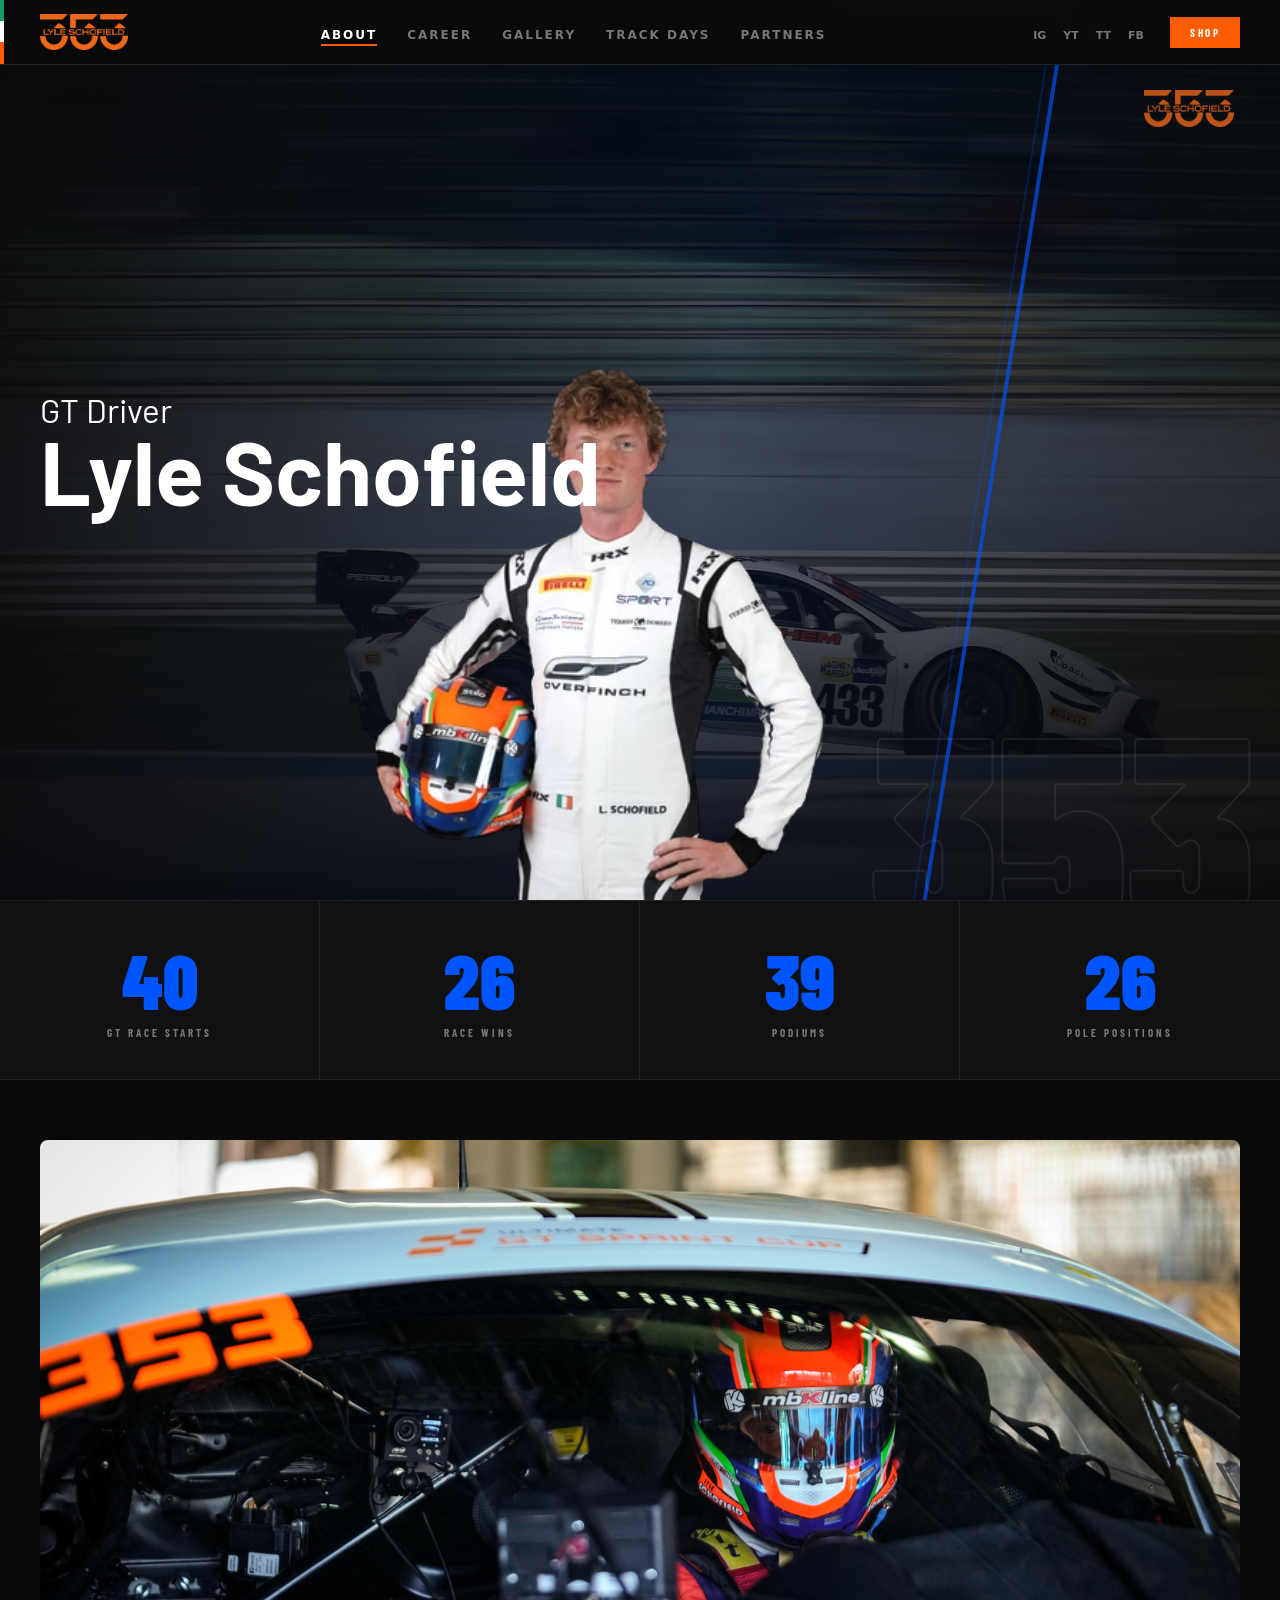
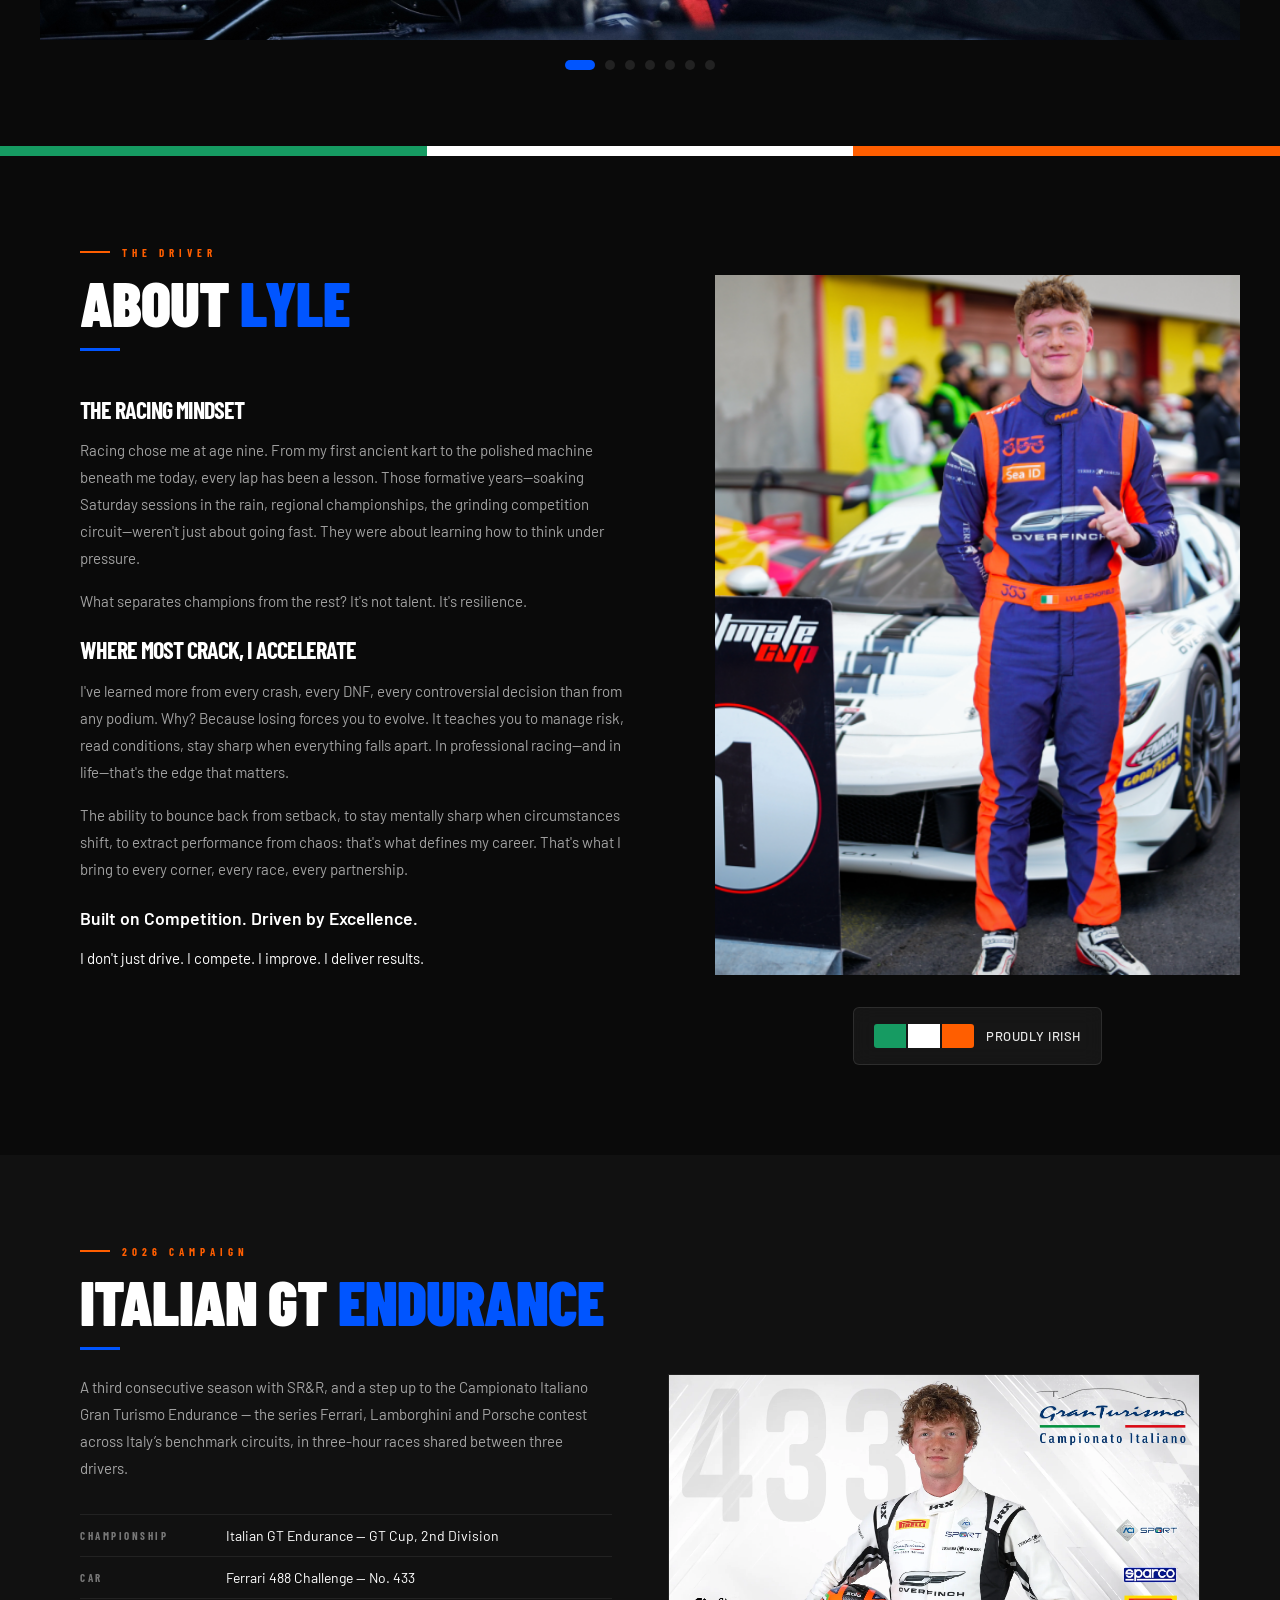
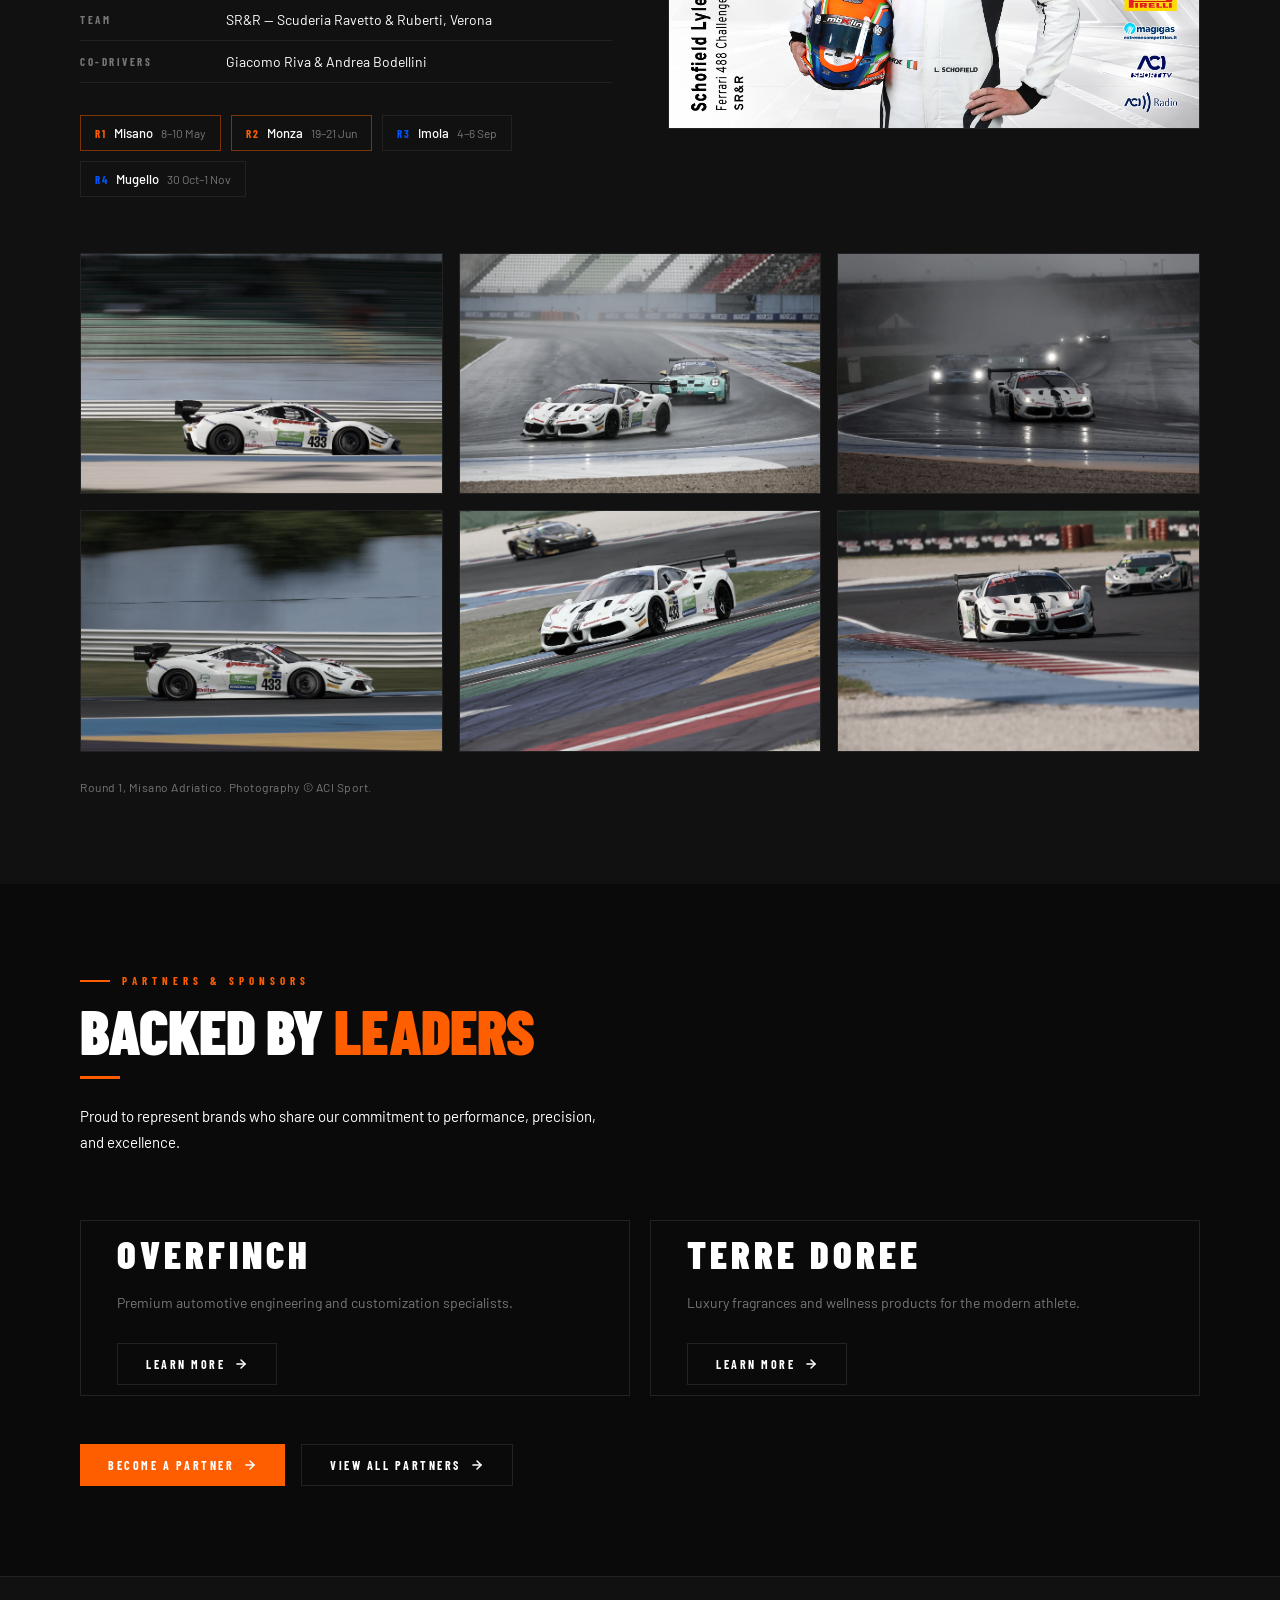
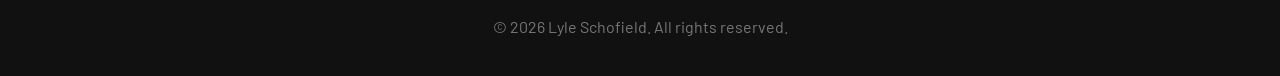
==== index.html @ 147cb344 "Serve pages from repo root so the site lives at / HTML lived in HTML/ while CSS/ and Assets/ were si" ====
<!DOCTYPE html>
<html lang="en">
<head>
<meta charset="UTF-8"/>
<meta name="viewport" content="width=device-width,initial-scale=1"/>
<title>Lyle Schofield | Racing Driver | #353</title>
<link href="https://fonts.googleapis.com/css2?family=Barlow+Condensed:wght@400;700;800;900&family=Barlow:wght@400;500&display=swap" rel="stylesheet"/>
<link rel="stylesheet" href="CSS/main.css"/>
<link rel="stylesheet" href="CSS/homepage.css"/>
</head>
<body>

<!-- Reusable SVG symbols -->
<svg style="display:none">
  <symbol id="arr" viewBox="0 0 24 24">
    <path d="M5 12h14M12 5l7 7-7 7" stroke="currentColor" stroke-width="2.5" fill="none"/>
  </symbol>
</svg>

    <!-- Navigation -->
<nav id="site-nav"></nav>


<!-- ====== HERO ====== -->
<section class="hero">
  <!-- img/hero.jpg = pit lane shot, Lyle getting into the Ferrari GT -->
  <img class="hero-img" src="Assets/images/italian-gt/misano-panning.webp" alt=""/>
  <div class="hero-bg"></div>

  <div class="s1"></div>
  <div class="s2"></div>

  <!-- Irish tricolor strip at bottom -->
  <div class="ire"><div class="ire-g"></div><div class="ire-w"></div><div class="ire-o"></div></div>

  <!-- Ghost racing number -->
  <div class="g353">353</div>

  <!-- 353 logo mark top right -->
  <div class="hero-logo-mark">
    <img src="Assets/logo/353-sans-fond.png" alt="353"/>
  </div>

  <!-- Me -->
  <div class="hero-photo">
    <img src="Assets/images/hero/lyle-2026.webp" alt="Lyle Schofield in 2026 SR&amp;R race suit holding his helmet">
  </div>

  <div class="hero-cnt">
    <div class="hero-eye">GT Driver</div>

    <h1>
      <span class="h1a">Lyle</span>
      <span class="h1b">Schofield</span>
    </h1>
  </div>
</section>


<!-- ====== STATS BAR ====== -->
<div class="stats">
  <div class="si">
    <div class="st"><div class="sn">40</div><div class="sl">GT Race Starts</div></div>
    <div class="st"><div class="sn">26</div><div class="sl">Race Wins</div></div>
    <div class="st"><div class="sn">39</div><div class="sl">Podiums</div></div>
    <div class="st"><div class="sn">26</div><div class="sl">Pole Positions</div></div>
  </div>
</div>

<!-- ====== SLIDESHOW ====== -->
<section class="slideshow-sec">
  <div class="slideshow-container">
    <div class="slides-wrapper">
      <div class="slide">
        <img src="Assets/images/hero/driver-cockpit-front.webp" alt="Driver moment 1">
      </div>
      <div class="slide">
        <img src="Assets/images/hero/driver-entering-cockpit-car.webp" alt="Driver moment 2">
      </div>
      <div class="slide">
        <img src="Assets/images/hero/driver-face.webp" alt="Driver moment 3">
      </div>
      <div class="slide">
        <img src="Assets/images/hero/driver-helmet-outside.webp" alt="Driver moment 4">
      </div>
      <div class="slide">
        <img src="Assets/images/hero/driver-outside-car-side.webp" alt="Driver moment 5">
      </div>
      <div class="slide">
        <img src="Assets/images/hero/driver-podium-champain-face.webp" alt="Driver moment 6">
      </div>
      <div class="slide">
        <img src="Assets/images/hero/driver-podium-trophy-face.webp" alt="Driver moment 7">
      </div>
    </div>
    
<!-- Navigation dots -->
    <div class="slideshow-dots"></div>
  </div>
</section>

<!-- Irish flag strip -->
    <div class="flag-container">
      <span class="flag-item">
        <span class="flag-stripe" style="background: var(--green)"></span>
        <span class="flag-stripe" style="background: #fff"></span>
        <span class="flag-stripe" style="background: var(--orange)"></span>
      </span>
    </div>

<!-- ====== ABOUT ====== -->

<section class="sec" id="about">
  <div class="w">
    <div>
      <div class="ey">The Driver</div>
      <h2>About <span class="bl">Lyle</span></h2>
      <div class="rule"></div>
    </div>
   <div class="about-content">
  <div class="about-text">
    
    <h2 class="about-heading">The Racing Mindset</h2>
    <p class="about-paragraph">
      Racing chose me at age nine. From my first ancient kart to the polished machine beneath me today, every lap has been a lesson. Those formative years—soaking Saturday sessions in the rain, regional championships, the grinding competition circuit—weren't just about going fast. They were about learning how to think under pressure.
    </p>

    <p class="about-paragraph">
      What separates champions from the rest? It's not talent. It's resilience.
    </p>

    <h2 class="about-heading">Where Most Crack, I Accelerate</h2>
    <p class="about-paragraph">
      I've learned more from every crash, every DNF, every controversial decision than from any podium. Why? Because losing forces you to evolve. It teaches you to manage risk, read conditions, stay sharp when everything falls apart. In professional racing—and in life—that's the edge that matters.
    </p>

    <p class="about-paragraph">
      The ability to bounce back from setback, to stay mentally sharp when circumstances shift, to extract performance from chaos: that's what defines my career. That's what I bring to every corner, every race, every partnership.
    </p>

    <p class="about-tagline">Built on Competition. Driven by Excellence.</p>

    <p class="about-cta">
      I don't just drive. I compete. I improve. I deliver results.
    </p>


  </div>

  <div class="about-image-wrapper">
    <div class="img-swap">
      <img class="is-base"  src="Assets/images/hero/driver-win-face.webp" alt="Lyle Schofield celebrating a win"/>
      <img class="is-hover" src="Assets/images/hero/driver-entering-cockpit-car.webp" alt="" aria-hidden="true"/>
    </div>

    <div class="irish-badge">
      <span class="irish-flag">
        <span style="background: var(--green)"></span>
        <span style="background: #fff"></span>
        <span style="background: var(--orange)"></span>
      </span>
      <span class="irish-text">Proudly Irish</span>
    </div>
  </div>
</div>
  </div>
</section>

<!-- ===================== 2026 ITALIAN GT ENDURANCE ===================== -->
<section id="italian-gt" class="sec bg-surf">
  <div class="w">

    <div class="ey">2026 Campaign</div>
    <h2>Italian GT <span class="bl">Endurance</span></h2>
    <div class="rule"></div>

    <div class="igt-lead">
      <div class="igt-copy">
        <p class="igt-intro">
          A third consecutive season with SR&amp;R, and a step up to the Campionato Italiano Gran
          Turismo Endurance &mdash; the series Ferrari, Lamborghini and Porsche contest across
          Italy&rsquo;s benchmark circuits, in three-hour races shared between three drivers.
        </p>

        <dl class="igt-facts">
          <div><dt>Championship</dt><dd>Italian GT Endurance &mdash; GT Cup, 2nd Division</dd></div>
          <div><dt>Car</dt><dd>Ferrari 488 Challenge &mdash; No. 433</dd></div>
          <div><dt>Team</dt><dd>SR&amp;R &mdash; Scuderia Ravetto &amp; Ruberti, Verona</dd></div>
          <div><dt>Co-drivers</dt><dd>Giacomo Riva &amp; Andrea Bodellini</dd></div>
        </dl>

        <ol class="igt-rounds">
          <li class="run"><span class="rn">R1</span><span class="rc">Misano</span><em>8&ndash;10 May</em></li>
          <li class="run"><span class="rn">R2</span><span class="rc">Monza</span><em>19&ndash;21 Jun</em></li>
          <li><span class="rn">R3</span><span class="rc">Imola</span><em>4&ndash;6 Sep</em></li>
          <li><span class="rn">R4</span><span class="rc">Mugello</span><em>30 Oct&ndash;1 Nov</em></li>
        </ol>
      </div>

      <figure class="igt-card">
        <img src="Assets/images/italian-gt/driver-card-433.webp"
             alt="Official 2026 Italian GT driver card for Lyle Schofield, car 433, Ferrari 488 Challenge, SR&amp;R"
             loading="lazy" width="2048" height="1365"/>
      </figure>
    </div>

    <div class="igt-grid">
      <figure class="igt-shot">
        <img src="Assets/images/italian-gt/misano-panning.webp" alt="The No. 433 Ferrari 488 Challenge at speed at Misano" loading="lazy" width="1600" height="1066"/>
        <figcaption>Misano <span>&mdash; No. 433 at speed</span></figcaption>
      </figure>
      <figure class="igt-shot">
        <img src="Assets/images/italian-gt/misano-wet-lead.webp" alt="No. 433 leading a Porsche through a wet corner at Misano" loading="lazy" width="1600" height="1066"/>
        <figcaption>Misano <span>&mdash; leading in the wet</span></figcaption>
      </figure>
      <figure class="igt-shot">
        <img src="Assets/images/italian-gt/misano-spray-lights.webp" alt="No. 433 running with headlights on through heavy spray at Misano" loading="lazy" width="1600" height="1066"/>
        <figcaption>Misano <span>&mdash; headlights in the spray</span></figcaption>
      </figure>
      <figure class="igt-shot">
        <img src="Assets/images/italian-gt/misano-side.webp" alt="Side-on view of the No. 433 Ferrari 488 Challenge at Misano" loading="lazy" width="1600" height="1066"/>
        <figcaption>Misano <span>&mdash; the 488 Challenge</span></figcaption>
      </figure>
      <figure class="igt-shot">
        <img src="Assets/images/italian-gt/misano-kerbs.webp" alt="No. 433 riding the kerbs at Misano" loading="lazy" width="1600" height="1066"/>
        <figcaption>Misano <span>&mdash; on the kerbs</span></figcaption>
      </figure>
      <figure class="igt-shot">
        <img src="Assets/images/italian-gt/misano-battle.webp" alt="No. 433 racing wheel to wheel with a Lamborghini at Misano" loading="lazy" width="1600" height="1067"/>
        <figcaption>Misano <span>&mdash; wheel to wheel</span></figcaption>
      </figure>
    </div>

    <p class="igt-credit">Round 1, Misano Adriatico. Photography &copy; ACI Sport.</p>

  </div>
</section>

<!-- ===================== PARTNERS ===================== -->
<section id="partners-home" class="sec bg-black">
  <div class="w">

    <div class="ptnr-header">
      <video class="sig-vid" src="Assets/vid/hero/signature.webm" autoplay muted loop playsinline></video>
      <div class="ey">Partners &amp; Sponsors</div>
      <h2>BACKED BY <span class="or">LEADERS</span></h2>
      <div class="rule rule-or"></div>
    </div>

    <p class="ptnr-intro">
      Proud to represent brands who share our commitment to performance, precision, and excellence.
    </p>

    <div class="ptnr-grid">
      <div class="ptnr-card">
        <div class="ptnr-media"><img src="Assets/images/hero/driver-outside-car-side.webp" alt="" aria-hidden="true"></div>
        <div class="ptnr-accent"></div>
        <div class="ptnr-name">OVERFINCH</div>
        <p class="ptnr-desc">Premium automotive engineering and customization specialists.</p>
        <a href="https://overfinch.com/us/the-journey" target="_blank" rel="noopener noreferrer" class="btn bg">
          LEARN MORE
          <svg class="arr" viewBox="0 0 24 24" stroke-linecap="round" stroke-linejoin="round">
            <line x1="5" y1="12" x2="19" y2="12"/><polyline points="12 5 19 12 12 19"/>
          </svg>
        </a>
      </div>

      <div class="ptnr-card">
        <div class="ptnr-media"><img src="Assets/images/hero/driver-podium-champain-face.webp" alt="" aria-hidden="true"></div>
        <div class="ptnr-accent"></div>
        <div class="ptnr-name">TERRE DOREE</div>
        <p class="ptnr-desc">Luxury fragrances and wellness products for the modern athlete.</p>
        <a href="https://www.terres-dorees.com/" target="_blank" rel="noopener noreferrer" class="btn bg">
          LEARN MORE
          <svg class="arr" viewBox="0 0 24 24" stroke-linecap="round" stroke-linejoin="round">
            <line x1="5" y1="12" x2="19" y2="12"/><polyline points="12 5 19 12 12 19"/>
          </svg>
        </a>
      </div>
    </div>

    <div class="ptnr-cta">
      <a href="Partners.html#contact" class="btn bo">
        BECOME A PARTNER
        <svg class="arr" viewBox="0 0 24 24" stroke-linecap="round" stroke-linejoin="round">
          <line x1="5" y1="12" x2="19" y2="12"/><polyline points="12 5 19 12 12 19"/>
        </svg>
      </a>
      <a href="Partners.html" class="btn bg">
        VIEW ALL PARTNERS
        <svg class="arr" viewBox="0 0 24 24" stroke-linecap="round" stroke-linejoin="round">
          <line x1="5" y1="12" x2="19" y2="12"/><polyline points="12 5 19 12 12 19"/>
        </svg>
      </a>
    </div>

  </div>
</section>

<footer class="site-footer">
  <p>&copy; 2026 Lyle Schofield. All rights reserved.</p>
</footer>

<script src="slideshow.js"></script>
<script src="nav.js"></script>
<script src="interactions.js"></script>

</body>
</html>
---- CSS/main.css ----
/* ============================================================
   Lyle Schofield | Racing Driver | #353
   main.css  |  Global shared styles
   ============================================================ */

/* ---- CUSTOM PROPERTIES ---- */
:root {
  --blue:   #0055FF;
  --orange: #FF5E00;
  --green:  #169B62;
  --black:  #0A0A0A;
  --surf:   #111;
  --surf2:  #1C1C1C;
  --grey:   #777;
  --bdr:    #222;
  --fh: 'Barlow Condensed', sans-serif;
  --fb: 'Barlow', sans-serif;
}

/* ---- RESET ---- */
*, *::before, *::after {
  box-sizing: border-box;
  margin: 0;
  padding: 0;
}

html { scroll-behavior: smooth; }

body {
  background: var(--black);
  color: #fff;
  font-family: var(--fb);
  overflow-x: hidden;
}

a   { color: inherit; text-decoration: none; }
img { display: block; max-width: 100%; }

/* ---- LAYOUT UTILITIES ---- */
.w {
  max-width: 1200px;
  margin: 0 auto;
  padding: 0 40px;
}

.sec { padding: 90px 0; }

/* ---- EYEBROW LABEL ---- */
.ey {
  font-family: var(--fh);
  font-size: 11px;
  font-weight: 700;
  letter-spacing: 5px;
  text-transform: uppercase;
  color: var(--orange);
  display: flex;
  align-items: center;
  gap: 12px;
  margin-bottom: 14px;
}
.ey::before {
  content: '';
  display: block;
  width: 30px;
  height: 2px;
  background: var(--orange);
}

/* ---- HEADINGS ---- */
h2 {
  font-family: var(--fh);
  font-size: clamp(36px, 5vw, 62px);
  font-weight: 900;
  text-transform: uppercase;
  line-height: .95;
  letter-spacing: -1px;
}

/* ---- COLOR HELPERS ---- */
.bl { color: var(--blue); }
.or { color: var(--orange); }
.gr { color: var(--green); }

/* ---- RULE ---- */
.rule {
  width: 40px;
  height: 3px;
  background: var(--blue);
  margin: 16px 0 24px;
}

/* ---- BUTTONS ---- */
.btn {
  display: inline-flex;
  align-items: center;
  gap: 9px;
  font-family: var(--fh);
  font-size: 12px;
  font-weight: 700;
  letter-spacing: 2.5px;
  text-transform: uppercase;
  padding: 13px 28px;
  border: none;
  cursor: pointer;
  transition: all .3s;
}

/* Blue */
.bb { background: var(--blue); color: #fff; }
.bb:hover {
  background: #003fcc;
  transform: translateY(-2px);
  box-shadow: 0 8px 28px rgba(0,85,255,.3);
}

/* Orange */
.bo { background: var(--orange); color: #fff; }
.bo:hover {
  background: #cc4b00;
  transform: translateY(-2px);
  box-shadow: 0 8px 28px rgba(255,94,0,.3);
}

/* Ghost */
.bg {
  background: transparent;
  color: #fff;
  border: 1px solid var(--bdr);
}
.bg:hover {
  border-color: var(--blue);
  color: var(--blue);
}

/* Arrow icon inside btn */
.arr {
  width: 14px;
  height: 14px;
  stroke: currentColor;
  fill: none;
  stroke-width: 2.5;
  transition: transform .3s;
}
.btn:hover .arr { transform: translateX(4px); }


/* ============================================================
   NAV
   ============================================================ */
nav {
  position: fixed;
  top: 0; left: 0; right: 0;
  z-index: 999;
  height: 65px;
  display: flex;
  align-items: center;
  justify-content: space-between;
  padding: 0 40px;
  background: rgba(10,10,10,.94);
  backdrop-filter: blur(14px);
  border-bottom: 1px solid var(--bdr);
}

/* Irish tricolor left strip */
nav::before {
  content: '';
  position: absolute;
  left: 0; top: 0; bottom: 0;
  width: 4px;
  background: linear-gradient(to bottom, var(--green) 33%, #fff 33% 66%, var(--orange) 66%);
}

/* Logo */
.nav-logo {
  position: relative;
  display: inline-flex;
  align-items: center;
  cursor: pointer;
}
.nav-logo img   { height: 36px; width: auto; transition: opacity .3s; }
.logo-default   { opacity: 1; }
.logo-hover     { opacity: 0; position: absolute; left: 0; }
.nav-logo:hover .logo-default { opacity: 0; }
.nav-logo:hover .logo-hover   { opacity: 1; }

/* Links */
.nav-links {
  list-style: none;
  display: flex;
  gap: 30px;
}
.nav-links a {
  font-family: system-ui, -apple-system, sans-serif;
  font-size: 12px;
  font-weight: 700;
  letter-spacing: 2px;
  text-transform: uppercase;
  color: var(--grey);
  transition: color .2s;
  position: relative;
}
.nav-links a::after {
  content: '';
  position: absolute;
  bottom: -4px; left: 0;
  width: 0; height: 2px;
  background: var(--orange);
  transition: width .3s;
}
.nav-links a:hover         { color: #fff; }
.nav-links a:hover::after  { width: 100%; }

/* Right side */
.nav-r {
  display: flex;
  align-items: center;
  gap: 16px;
}
.soc a {
  font-family: system-ui, -apple-system, sans-serif;
  font-size: 11px;
  font-weight: 700;
  color: var(--grey);
  margin-left: 14px;
  transition: color .2s;
}
.soc a:hover { color: var(--orange); }

/* Nav hover preview — trails the cursor, injected by nav.js */
.nav-preview {
  position: fixed;
  top: 0; left: 0;
  width: 200px;
  height: 250px;
  /* Offset from the cursor: centred horizontally, clear of the 65px bar */
  margin: 42px 0 0 -100px;
  z-index: 998;
  pointer-events: none;
  opacity: 0;
  transition: opacity .3s ease;
  will-change: transform;
}
.nav-preview.on { opacity: 1; }

.nav-preview img {
  position: absolute;
  inset: 0;
  width: 100%;
  height: 100%;
  object-fit: cover;
  opacity: 0;
  transform: scale(1.07);
  filter: grayscale(1) contrast(1.08);
  border-top: 3px solid var(--orange);
  transition: opacity .3s ease,
              transform .6s cubic-bezier(.16,1,.3,1),
              filter .6s ease;
}
.nav-preview img.on {
  opacity: 1;
  transform: scale(1);
  filter: grayscale(0) contrast(1);
}


/* ============================================================
   IMAGE SWAP  —  base image cross-fades to a hover image
   Markup: .img-swap > img.is-base + img.is-hover
   ============================================================ */
.img-swap {
  position: relative;
  display: block;
  overflow: hidden;
}
.img-swap img {
  width: 100%;
  height: 100%;
  object-fit: cover;
  transition: opacity .5s ease,
              transform .8s cubic-bezier(.16,1,.3,1);
}
.img-swap .is-hover {
  position: absolute;
  inset: 0;
  opacity: 0;
  transform: scale(1.07);
}
.img-swap:hover .is-base,
.img-swap:focus-within .is-base  { opacity: 0; transform: scale(1.04); }
.img-swap:hover .is-hover,
.img-swap:focus-within .is-hover { opacity: 1; transform: scale(1); }


/* ============================================================
   HERO  (base styles shared across pages)
   ============================================================ */
.hero {
  min-height: 100vh;
  position: relative;
  display: flex;
  align-items: flex-end;
  overflow: hidden;
}
.hero-bg {
  position: absolute;
  inset: 0;
  background:
    linear-gradient(100deg, rgba(10,10,10,.97) 0%, rgba(0,85,255,.07) 55%, rgba(10,10,10,.4) 100%),
    linear-gradient(to top, rgba(10,10,10,.95) 0%, transparent 50%);
  z-index: 1;
}
.hero-img {
  position: absolute;
  inset: 0;
  object-fit: cover;
  width: 100%; height: 100%;
  z-index: 0;
}


/* ============================================================
   STATS BAR
   ============================================================ */
.stats {
  background: var(--surf);
  border-top: 1px solid var(--bdr);
  border-bottom: 1px solid var(--bdr);
}
.si {
  display: grid;
  grid-template-columns: repeat(4, 1fr);
}
.st {
  padding: 40px 20px;
  text-align: center;
  border-right: 1px solid var(--bdr);
  position: relative;
  overflow: hidden;
  transition: background .3s;
}
.st:last-child   { border-right: none; }
.st:hover        { background: var(--surf2); }
.st::after       { content: ''; position: absolute; bottom: 0; left: 0; width: 0; height: 3px; background: var(--orange); transition: width .4s; }
.st:hover::after { width: 100%; }

.sn {
  font-family: var(--fh);
  font-size: clamp(46px, 6vw, 78px);
  font-weight: 900;
  line-height: 1;
  color: var(--blue);
}
.sl {
  font-family: var(--fh);
  font-size: 11px;
  font-weight: 700;
  letter-spacing: 3px;
  text-transform: uppercase;
  color: var(--grey);
  margin-top: 8px;
}


/* ============================================================
   PARTNERS PREVIEW  (used on both HomePage + Partners)
   ============================================================ */
.ptnr-grid { display: grid; grid-template-columns: 1fr 1fr; gap: 20px; }
.ptnr-card { background: var(--black); border: 1px solid var(--bdr); padding: 10px 36px; position: relative; overflow: hidden; transition: border-color .3s; }
.ptnr-card:hover { border-color: var(--orange); }
.ptnr-accent { position: absolute; left: 0; top: 0; bottom: 0; width: 3px; background: var(--orange); transform: scaleY(0); transform-origin: bottom; transition: transform .4s ease; }
.ptnr-card:hover .ptnr-accent { transform: scaleY(1); }

/* Photo that fades up behind the card content on hover */
.ptnr-media { position: absolute; inset: 0; z-index: 0; pointer-events: none; overflow: hidden; }
.ptnr-media img {
  width: 100%; height: 100%; object-fit: cover;
  opacity: 0;
  transform: scale(1.09);
  filter: grayscale(1);
  transition: opacity .55s ease, transform .9s cubic-bezier(.16,1,.3,1);
}
/* Keeps the copy readable once the photo is up */
.ptnr-media::after {
  content: ''; position: absolute; inset: 0;
  background: linear-gradient(to right, rgba(10,10,10,.94) 0%, rgba(10,10,10,.72) 55%, rgba(10,10,10,.5) 100%);
  opacity: 0;
  transition: opacity .55s ease;
}
.ptnr-card:hover .ptnr-media img    { opacity: .55; transform: scale(1); }
.ptnr-card:hover .ptnr-media::after { opacity: 1; }

/* Content sits above the photo */
.ptnr-name, .ptnr-desc, .ptnr-card .btn { position: relative; z-index: 1; }
.ptnr-name { font-family: var(--fh); font-size: clamp(28px,3vw,40px); font-weight: 900; letter-spacing: 4px; text-transform: uppercase; color: #fff; margin-bottom: 14px; }
.ptnr-desc { color: var(--grey); font-size: 14px; line-height: 1.75; margin-bottom: 28px; }
.ptnr-cta  { display: flex; gap: 16px; margin-top: 48px; }
.ptnr-intro { color: #fff !important; font-size: 15px; line-height: 1.75; max-width: 520px; margin-bottom: 64px; }

/* Signature video header */
.ptnr-header { position: relative; }
/* The .webm has a solid black background baked in (no alpha), so plain opacity
   left a visible 1000px box bleeding over the section above. `screen` drops the
   black entirely and keeps only the light signature strokes. */
.sig-vid {
  position: absolute;
  top: 10%; left: 50%;
  transform: translate(-50%,-50%);
  width: 1000px;
  max-width: 100%;
  opacity: .5;
  mix-blend-mode: screen;
  pointer-events: none;
  z-index: 0;
}
.ptnr-header .ey,
.ptnr-header h2,
.ptnr-header .rule,
.ptnr-header .ptnr-intro { position: relative; z-index: 1; }


/* ---- ACTIVE NAV LINK ---- */
.nav-links a.active         { color: #fff; }
.nav-links a.active::after  { width: 100%; }


/* ============================================================
   UTILITY CLASSES
   ============================================================ */

/* Backgrounds */
.bg-black { background: var(--black); }
.bg-surf  { background: var(--surf); }

/* Rule color variant */
.rule-or { background: var(--orange); }

/* Button size modifier */
.btn-sm { padding: 9px 20px; font-size: 11px; margin-left: 10px; }

/* Page top offset (pages without a full hero) */
.page-top { margin-top: 65px; }

/* Section padding modifiers */
.sec-pb-sm { padding-bottom: 40px; }
.sec-pt-sm { padding-top: 20px; }

/* Hero height variant */
.hero-short { min-height: 60vh; }

/* Narrow content column */
.w-narrow { max-width: 700px; }

/* Shared footer */
.site-footer {
  background: var(--surf);
  border-top: 1px solid var(--bdr);
  padding: 40px;
  text-align: center;
  color: var(--grey);
}


/* ============================================================
   HAMBURGER BUTTON  (hidden on desktop)
   ============================================================ */
.nav-hamburger {
  display: none;
  flex-direction: column;
  gap: 5px;
  background: none;
  border: none;
  cursor: pointer;
  padding: 6px 4px;
  margin-left: 12px;
}
.nav-hamburger span {
  display: block;
  width: 22px;
  height: 2px;
  background: #fff;
  border-radius: 2px;
  transition: transform .3s, opacity .3s;
}
.nav-hamburger.open span:nth-child(1) { transform: translateY(7px) rotate(45deg); }
.nav-hamburger.open span:nth-child(2) { opacity: 0; }
.nav-hamburger.open span:nth-child(3) { transform: translateY(-7px) rotate(-45deg); }


/* ============================================================
   REDUCED MOTION  —  keep the state changes, drop the movement
   ============================================================ */
@media (prefers-reduced-motion: reduce) {
  html { scroll-behavior: auto; }

  *, *::before, *::after {
    animation-duration: .01ms !important;
    animation-iteration-count: 1 !important;
    transition-duration: .01ms !important;
  }

  .nav-preview img,
  .img-swap img,
  .ptnr-media img { transform: none !important; }
}


/* ============================================================
   RESPONSIVE  —  768px breakpoint
   ============================================================ */
@media (max-width: 768px) {

  /* Global spacing */
  .w   { padding: 0 20px; }
  .sec { padding: 60px 0; }

  /* Nav: show hamburger, hide links & socials */
  .nav-hamburger { display: flex; }
  .soc           { display: none; }

  .nav-links {
    display: none;
    position: fixed;
    top: 65px; left: 0; right: 0;
    background: rgba(10,10,10,.97);
    border-bottom: 1px solid var(--bdr);
    flex-direction: column;
    padding: 8px 0 16px;
    gap: 0;
    z-index: 998;
  }
  .nav-links.open { display: flex; }
  .nav-links li   { border-bottom: 1px solid var(--bdr); }
  .nav-links a    { display: block; padding: 14px 24px; font-size: 13px; }

  /* Stats: 2×2 grid */
  .si { grid-template-columns: repeat(2, 1fr); }
  .st:nth-child(even)  { border-right: none; }
  .st:nth-child(n + 3) { border-top: 1px solid var(--bdr); }

  /* Partners grid */
  .ptnr-grid { grid-template-columns: 1fr; }
  .ptnr-cta  { flex-direction: column; }
  .ptnr-cta .btn { text-align: center; justify-content: center; }
}
---- CSS/homepage.css ----
/* ============================================================
   homepage.css  |  HomePage styles
   ============================================================ */

/* ---- SPEED STRIPES ---- */
.s1 {
  position: absolute;
  top: 0; bottom: 0; right: 22%;
  width: 4px;
  background: var(--blue);
  transform: skewX(-9deg);
  opacity: .65;
  z-index: 2;
}
.s2 {
  position: absolute;
  top: 0; bottom: 0; right: 23%;
  width: 2px;
  background: var(--blue);
  transform: skewX(-9deg);
  opacity: .2;
  z-index: 2;
}
.ire {
  position: absolute;
  bottom: 0; left: 0; right: 0;
  height: 5px;
  display: flex;
  z-index: 3;
}

/* ---- HERO BACKGROUND PHOTO ----
   Knocked back so the cut-out figure and headline stay dominant. Scoped to the
   homepage (this sheet only loads here); trackdays.html keeps its own treatment. */
.hero-img { filter: grayscale(.45) brightness(.5); }

/* ---- GHOST RACE NUMBER ---- */
.g353 {
  position: absolute;
  bottom: -4%; right: 2%;
  font-family: var(--fh);
  font-size: 22vw;
  font-weight: 900;
  line-height: .8;
  color: transparent;
  -webkit-text-stroke: 2px rgba(255,255,255,.07);
  z-index: 2;
  pointer-events: none;
  user-select: none;
}

/* ---- 353 LOGO MARK ---- */
.hero-logo-mark {
  position: absolute;
  top: 90px; right: 46px;
  width: 90px;
  opacity: .8;
  z-index: 6;
  pointer-events: none;
}
.hero-logo-mark img { width: 100%; height: auto; }

/* ---- HERO PHOTO ---- */
.hero-photo {
  position: absolute;
  bottom: 0;
  left: 50%;
  transform: translateX(-50%);
  width: 1200px;
  height: 100vh;
  z-index: 5;
  pointer-events: none;
}
.hero-photo img {
  width: 100%;
  height: 100%;
  max-width: none;
  object-fit: cover;
  object-position: top;
}

/* ---- HERO CONTENT ---- */
.hero-cnt {
  position: relative;
  z-index: 10;
  display: flex;
  flex-direction: column;
  justify-content: center;
  height: 100vh;
  width: min(50%, 620px);
  /* Aligns with the nav gutter — negative margins used to push this off-screen */
  padding-left: 40px;
}
.hero-cnt h1 {
  font-size: clamp(58px, 7vw, 100px);
  line-height: 0.9;
}
.hero-eye {
  font-size: clamp(24px, 2.6vw, 40px);
}
.ctas {
  position: absolute;
  bottom: 80px;
  right: 50px;
  z-index: 10;
}

/* ---- SLIDESHOW ---- */
.slideshow-sec {
  background: var(--black);
  padding: 60px 0;
}
.slideshow-container {
  position: relative;
  max-width: 1200px;
  margin: 0 auto;
  overflow: hidden;
  border-radius: 8px;
}
.slides-wrapper {
  display: flex;
  transition: transform 0.5s ease;
  cursor: grab;
}
.slides-wrapper.grabbing { cursor: grabbing; }

.slide {
  min-width: 100%;
  height: 500px;
  display: flex;
  align-items: center;
  justify-content: center;
  overflow: hidden;
}
.slide img {
  width: 100%;
  height: 100%;
  object-fit: cover;
}
.slideshow-dots {
  display: flex;
  justify-content: center;
  gap: 10px;
  padding: 20px 0 0;
}
.dot {
  width: 10px;
  height: 10px;
  border-radius: 50%;
  background: var(--bdr);
  cursor: pointer;
  transition: all .3s;
}
.dot.active {
  background: var(--blue);
  width: 30px;
  border-radius: 5px;
}
.dot:hover { background: var(--grey); }

/* ---- ABOUT SECTION ---- */
.iw {
  display: flex;
  align-items: center;
  justify-content: center;
}
.iw img {
  height: 600px;
  width: auto;
  object-fit: cover;
  aspect-ratio: 9 / 16;
}

.ag {
  display: flex;
  align-items: center;
  gap: 60px;
  flex-wrap: wrap;
}
.ag > div:last-child {
  flex: 1;
  min-width: 300px;
}

.about-content {
  display: flex;
  gap: 3rem;
  align-items: flex-start;
}
.about-text { flex: 1; }

.about-heading {
  font-size: 1.5rem;
  font-weight: 700;
  margin-top: 1.5rem;
  margin-bottom: 1rem;
  color: #fff;
}
.about-paragraph {
  color: rgba(255,255,255,.62);
  font-size: 15px;
  line-height: 1.8;
  margin-bottom: 1rem;
}
.about-tagline {
  color: #fff;
  font-weight: 600;
  font-size: 1.1rem;
  margin-top: 1.5rem;
  margin-bottom: 1rem;
}
.about-cta {
  color: #fff;
  font-size: 15px;
  line-height: 1.8;
  margin-bottom: 1.5rem;
}

/* ---- IRISH FLAG / BADGE ---- */
.flag-container { margin-top: 1rem; }
.flag-item { display: flex; gap: 0; }
.flag-stripe { flex: 1; height: 10px; display: block; }

.irish-badge {
  display: flex;
  align-items: center;
  gap: 0.75rem;
  margin-top: 2rem;
  padding: 1rem 1.25rem;
  background: rgba(255,255,255,.05);
  border: 1px solid rgba(255,255,255,.1);
  border-radius: 6px;
  width: fit-content;
  backdrop-filter: blur(10px);
  transition: all .3s ease;
}
.irish-badge:hover {
  background: rgba(255,255,255,.08);
  border-color: rgba(255,255,255,.2);
  transform: translateX(4px);
}
.irish-flag {
  display: flex;
  gap: 2px;
  height: 24px;
  border-radius: 3px;
  overflow: hidden;
}
.irish-flag span {
  flex: 1;
  width: 32px;
  height: 100%;
  display: block;
}
.irish-text {
  color: rgba(255,255,255,.9);
  font-size: 13px;
  font-weight: 500;
  letter-spacing: 0.5px;
  text-transform: uppercase;
}

/* ---- ABOUT IMAGE ---- */
.about-image-wrapper {
  flex: 0 0 auto;
  display: flex;
  flex-direction: column;
  align-items: center;
  margin-top: -100px;
  margin-left: auto;
  padding-right: 0;
  transform: translateX(40px);
}
/* The swap box carries the sizing; both images fill it */
.about-image-wrapper .img-swap {
  height: 700px;
  aspect-ratio: 3 / 4;
}


/* ============================================================
   2026 ITALIAN GT ENDURANCE
   ============================================================ */
.igt-lead {
  display: grid;
  grid-template-columns: 1fr 1fr;
  gap: 56px;
  align-items: start;
  margin-bottom: 56px;
}
.igt-intro {
  color: rgba(255,255,255,.62);
  font-size: 15px;
  line-height: 1.8;
  margin-bottom: 32px;
}

/* Spec list */
.igt-facts { margin-bottom: 32px; }
.igt-facts > div {
  display: grid;
  grid-template-columns: 130px 1fr;
  gap: 16px;
  padding: 12px 0;
  border-top: 1px solid var(--bdr);
}
.igt-facts > div:last-child { border-bottom: 1px solid var(--bdr); }
.igt-facts dt {
  font-family: var(--fh);
  font-size: 11px;
  font-weight: 700;
  letter-spacing: 2.5px;
  text-transform: uppercase;
  color: var(--grey);
  padding-top: 2px;
}
.igt-facts dd { font-size: 14px; color: #fff; }

/* Calendar */
.igt-rounds { list-style: none; display: flex; flex-wrap: wrap; gap: 10px; }
.igt-rounds li {
  display: flex;
  align-items: baseline;
  gap: 8px;
  padding: 9px 14px;
  border: 1px solid var(--bdr);
  font-size: 13px;
  color: var(--grey);
}
.igt-rounds .rn {
  font-family: var(--fh);
  font-size: 11px;
  font-weight: 700;
  letter-spacing: 1.5px;
  color: var(--blue);
}
.igt-rounds .rc { color: #fff; font-weight: 500; }
.igt-rounds em { font-style: normal; font-size: 12px; }
/* Rounds already run */
.igt-rounds .run { border-color: rgba(255,94,0,.45); }
.igt-rounds .run .rn { color: var(--orange); }

/* Official driver card */
.igt-card { border: 1px solid var(--bdr); overflow: hidden; }
.igt-card img { width: 100%; height: auto; display: block; }

/* Photo grid */
.igt-grid {
  display: grid;
  grid-template-columns: repeat(3, 1fr);
  gap: 16px;
}
.igt-shot {
  position: relative;
  overflow: hidden;
  aspect-ratio: 3 / 2;
  border: 1px solid var(--bdr);
  transition: border-color .3s;
}
.igt-shot:hover { border-color: var(--orange); }
.igt-shot img {
  width: 100%;
  height: 100%;
  object-fit: cover;
  filter: grayscale(.55);
  transition: transform .8s cubic-bezier(.16,1,.3,1), filter .5s ease;
}
.igt-shot:hover img { transform: scale(1.06); filter: grayscale(0); }

.igt-shot figcaption {
  position: absolute;
  left: 0; right: 0; bottom: 0;
  padding: 26px 16px 14px;
  background: linear-gradient(to top, rgba(10,10,10,.92), transparent);
  font-family: var(--fh);
  font-size: 12px;
  font-weight: 700;
  letter-spacing: 2px;
  text-transform: uppercase;
  color: #fff;
  transform: translateY(8px);
  opacity: 0;
  transition: transform .4s ease, opacity .4s ease;
}
.igt-shot:hover figcaption { transform: translateY(0); opacity: 1; }
.igt-shot figcaption span { color: var(--grey); font-weight: 400; letter-spacing: 1px; }

.igt-credit {
  margin-top: 28px;
  font-size: 12px;
  color: var(--grey);
  letter-spacing: .5px;
}


/* ============================================================
   RESPONSIVE  —  768px breakpoint
   ============================================================ */
@media (max-width: 1000px) {
  .igt-lead { grid-template-columns: 1fr; gap: 40px; }
  .igt-grid { grid-template-columns: repeat(2, 1fr); }
}

@media (max-width: 768px) {

  /* Italian GT */
  .igt-grid { grid-template-columns: 1fr; }
  .igt-facts > div { grid-template-columns: 1fr; gap: 4px; }
  /* Captions can't be hovered on touch — show them */
  .igt-shot figcaption { transform: none; opacity: 1; }
  .igt-shot img { filter: grayscale(0); }


  /* Hero: undo hard-coded offsets */
  .hero-cnt {
    width: 100%;
    margin-left: 0;
    padding: 0 24px 80px;
    justify-content: flex-end;
  }
  .hero-cnt h1 {
    font-size: clamp(52px, 14vw, 80px);
    margin-left: 0;
    line-height: 0.95;
  }
  .hero-eye {
    margin-left: 0;
    font-size: 24px;
  }

  /* Hide decorative overlays that break on small screens */
  .hero-photo { display: none; }
  .s1, .s2   { display: none; }
  .g353      { font-size: 30vw; right: -5%; }

  /* Slideshow */
  .slide { height: 260px; }

  /* About: stack vertically */
  .about-content {
    flex-direction: column;
  }
  .about-image-wrapper {
    transform: none;
    margin-top: 40px;
    margin-left: 0;
    width: 100%;
  }
  .about-image-wrapper .img-swap {
    height: auto;
    width: 100%;
    max-height: 480px;
  }

}
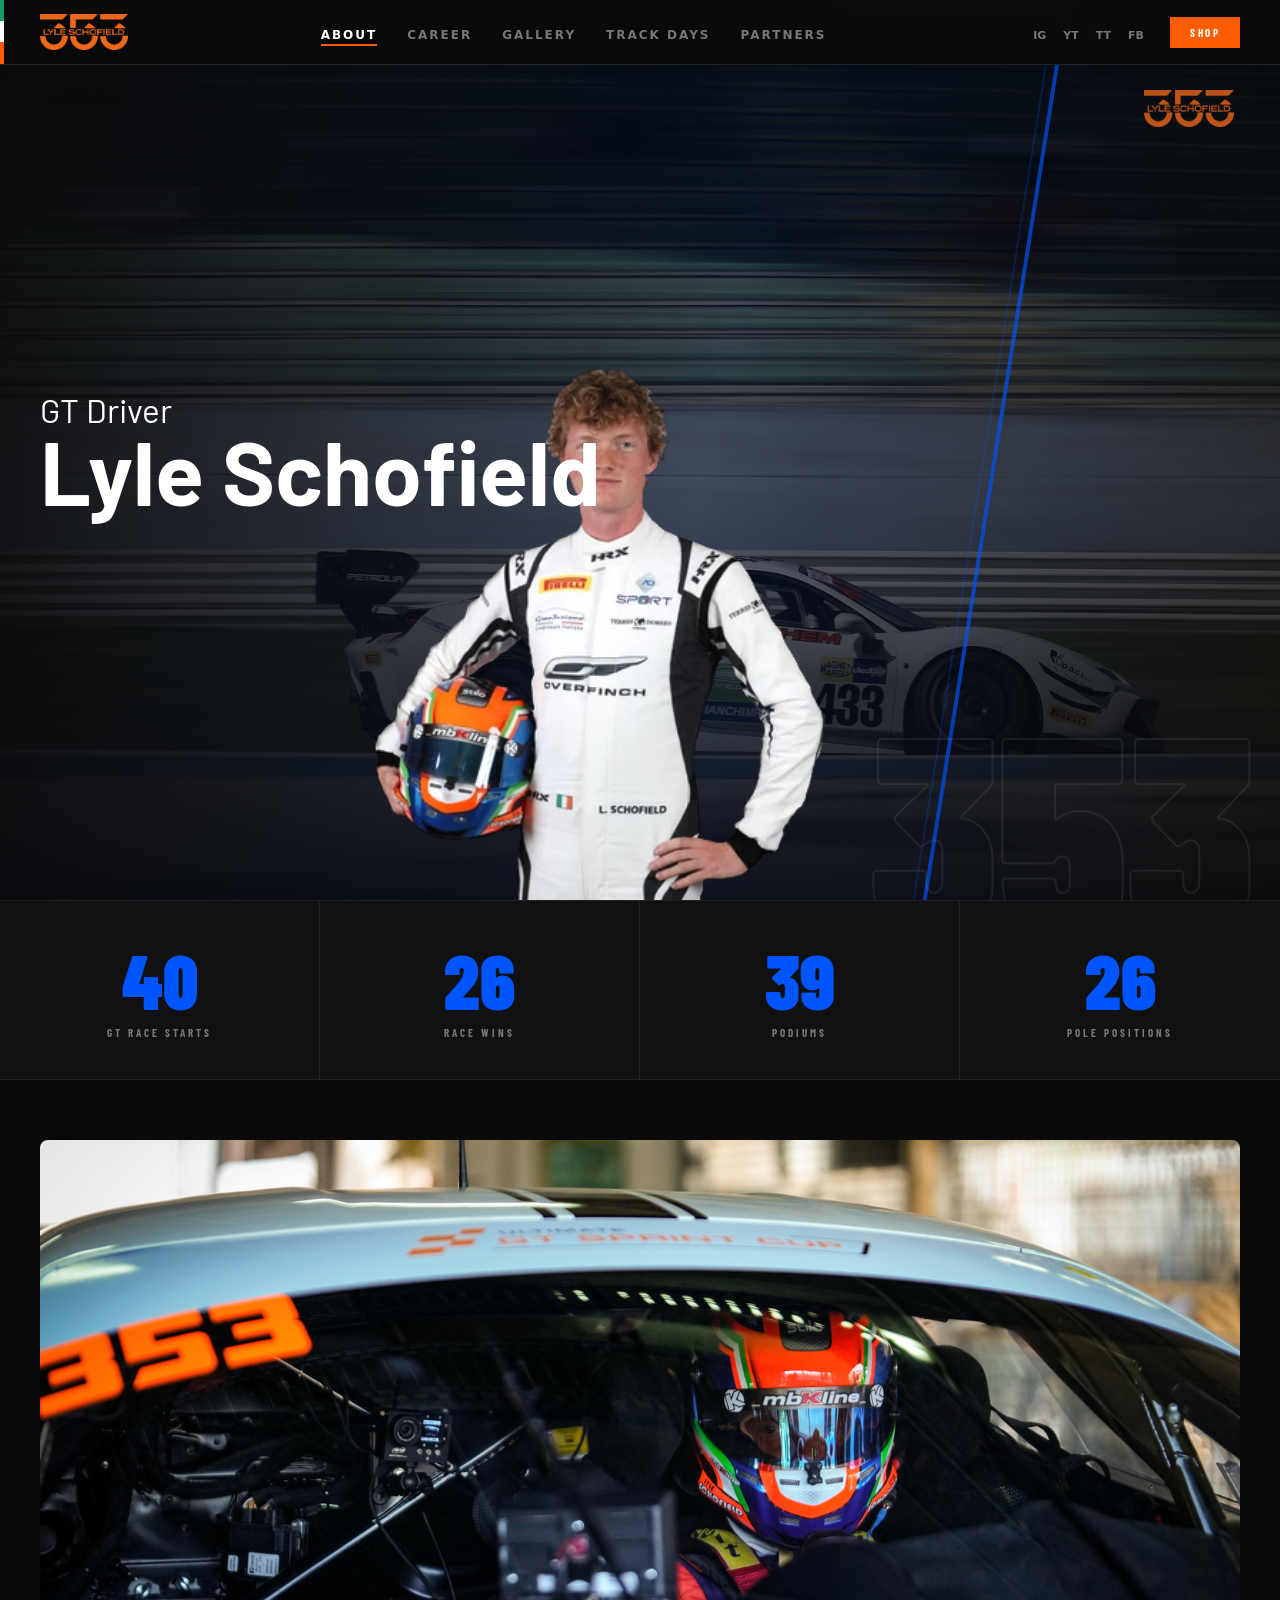
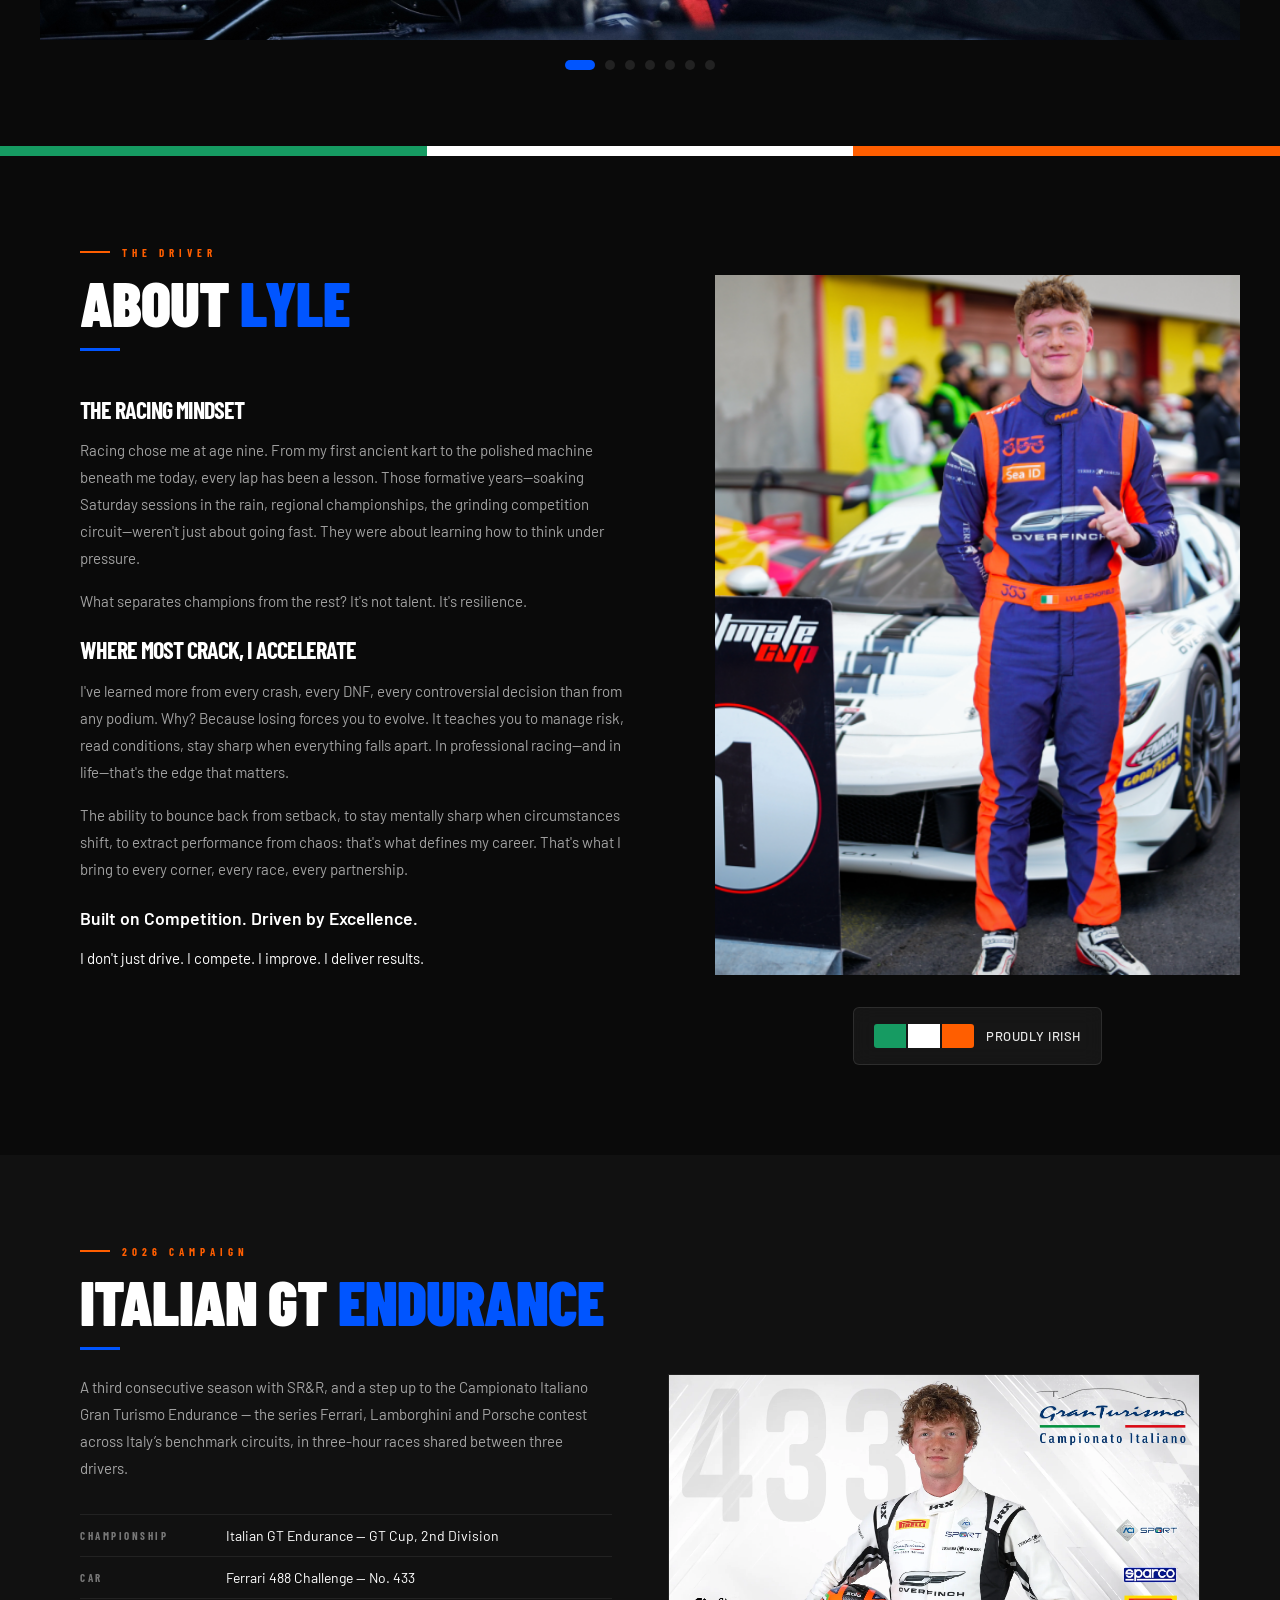
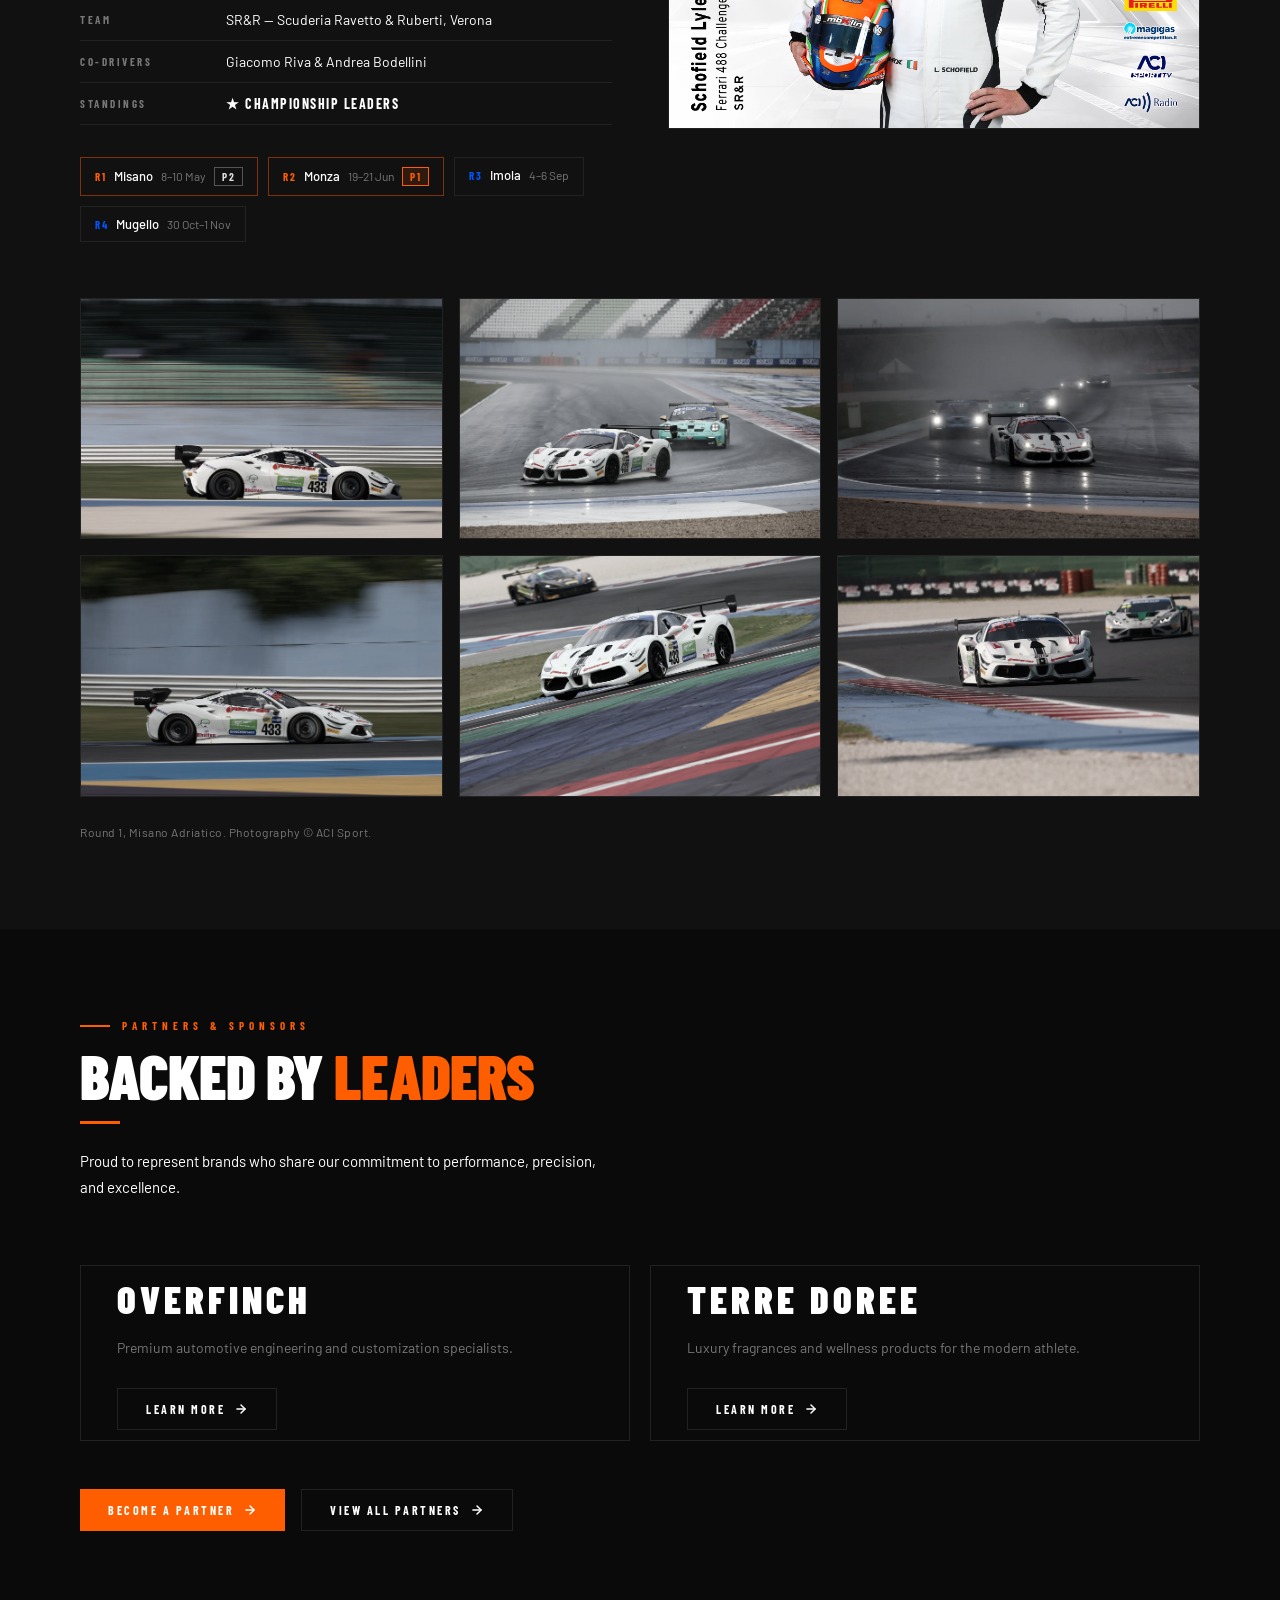
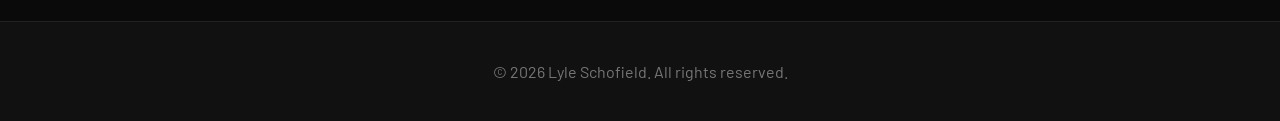
==== commit b756fb24: "Add 2026 Italian GT Endurance results for Misano and Monza R1 Misano P2 and R2 Monza P1 put the No. " ====
--- a/index.html
+++ b/index.html
@@ -187,11 +187,12 @@
           <div><dt>Car</dt><dd>Ferrari 488 Challenge &mdash; No. 433</dd></div>
           <div><dt>Team</dt><dd>SR&amp;R &mdash; Scuderia Ravetto &amp; Ruberti, Verona</dd></div>
           <div><dt>Co-drivers</dt><dd>Giacomo Riva &amp; Andrea Bodellini</dd></div>
+          <div><dt>Standings</dt><dd class="igt-lead-now">&#9733; Championship Leaders</dd></div>
         </dl>
 
         <ol class="igt-rounds">
-          <li class="run"><span class="rn">R1</span><span class="rc">Misano</span><em>8&ndash;10 May</em></li>
-          <li class="run"><span class="rn">R2</span><span class="rc">Monza</span><em>19&ndash;21 Jun</em></li>
+          <li class="run"><span class="rn">R1</span><span class="rc">Misano</span><em>8&ndash;10 May</em><strong class="rr">P2</strong></li>
+          <li class="run"><span class="rn">R2</span><span class="rc">Monza</span><em>19&ndash;21 Jun</em><strong class="rr rr-win">P1</strong></li>
           <li><span class="rn">R3</span><span class="rc">Imola</span><em>4&ndash;6 Sep</em></li>
           <li><span class="rn">R4</span><span class="rc">Mugello</span><em>30 Oct&ndash;1 Nov</em></li>
         </ol>
--- a/CSS/homepage.css
+++ b/CSS/homepage.css
@@ -315,6 +315,13 @@
   padding-top: 2px;
 }
 .igt-facts dd { font-size: 14px; color: #fff; }
+.igt-lead-now {
+  font-family: var(--fh);
+  font-weight: 700;
+  letter-spacing: 1.5px;
+  text-transform: uppercase;
+  color: var(--orange);
+}
 
 /* Calendar */
 .igt-rounds { list-style: none; display: flex; flex-wrap: wrap; gap: 10px; }
@@ -339,6 +346,21 @@
 /* Rounds already run */
 .igt-rounds .run { border-color: rgba(255,94,0,.45); }
 .igt-rounds .run .rn { color: var(--orange); }
+/* Finishing position for a round already run */
+.igt-rounds .rr {
+  font-family: var(--fh);
+  font-size: 11px;
+  font-weight: 700;
+  letter-spacing: 1.5px;
+  padding: 2px 7px;
+  border: 1px solid #555;
+  color: #ddd;
+}
+.igt-rounds .rr-win {
+  border-color: var(--orange);
+  background: rgba(255,94,0,.12);
+  color: var(--orange);
+}
 
 /* Official driver card */
 .igt-card { border: 1px solid var(--bdr); overflow: hidden; }
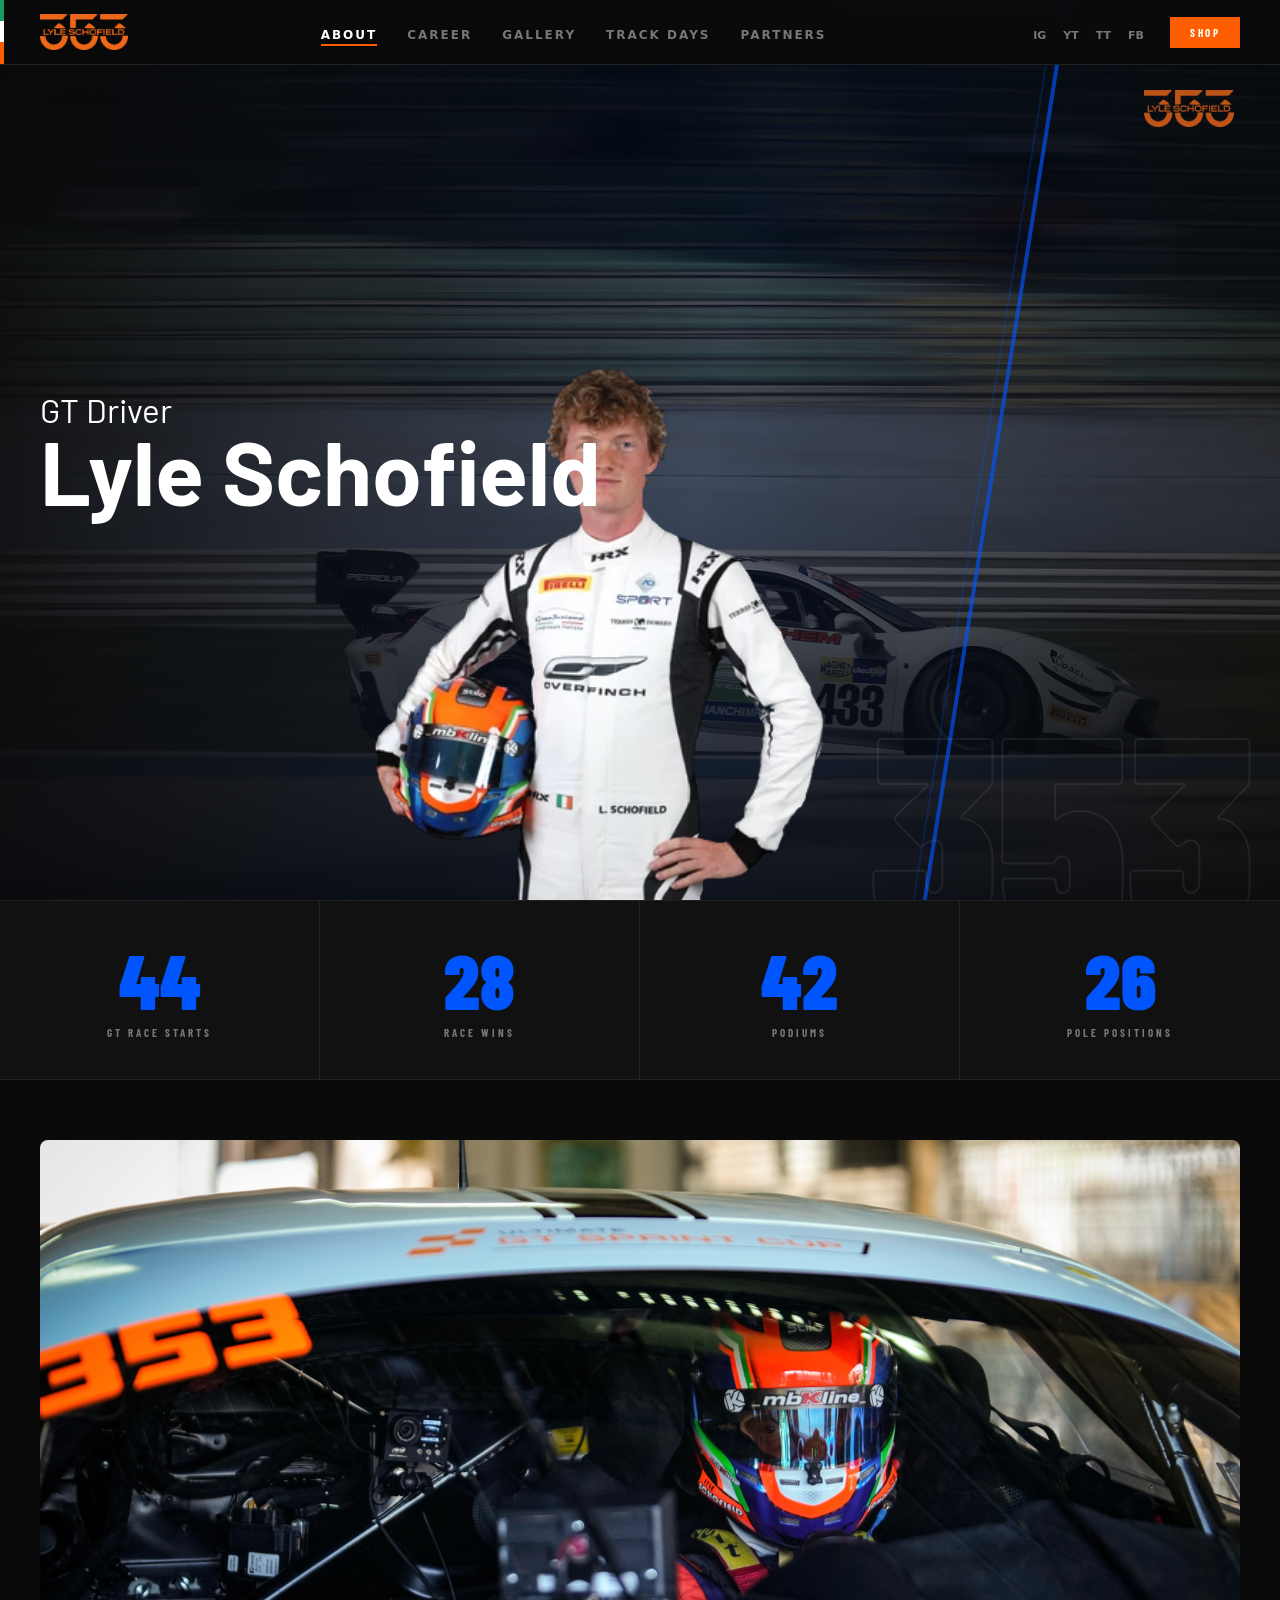
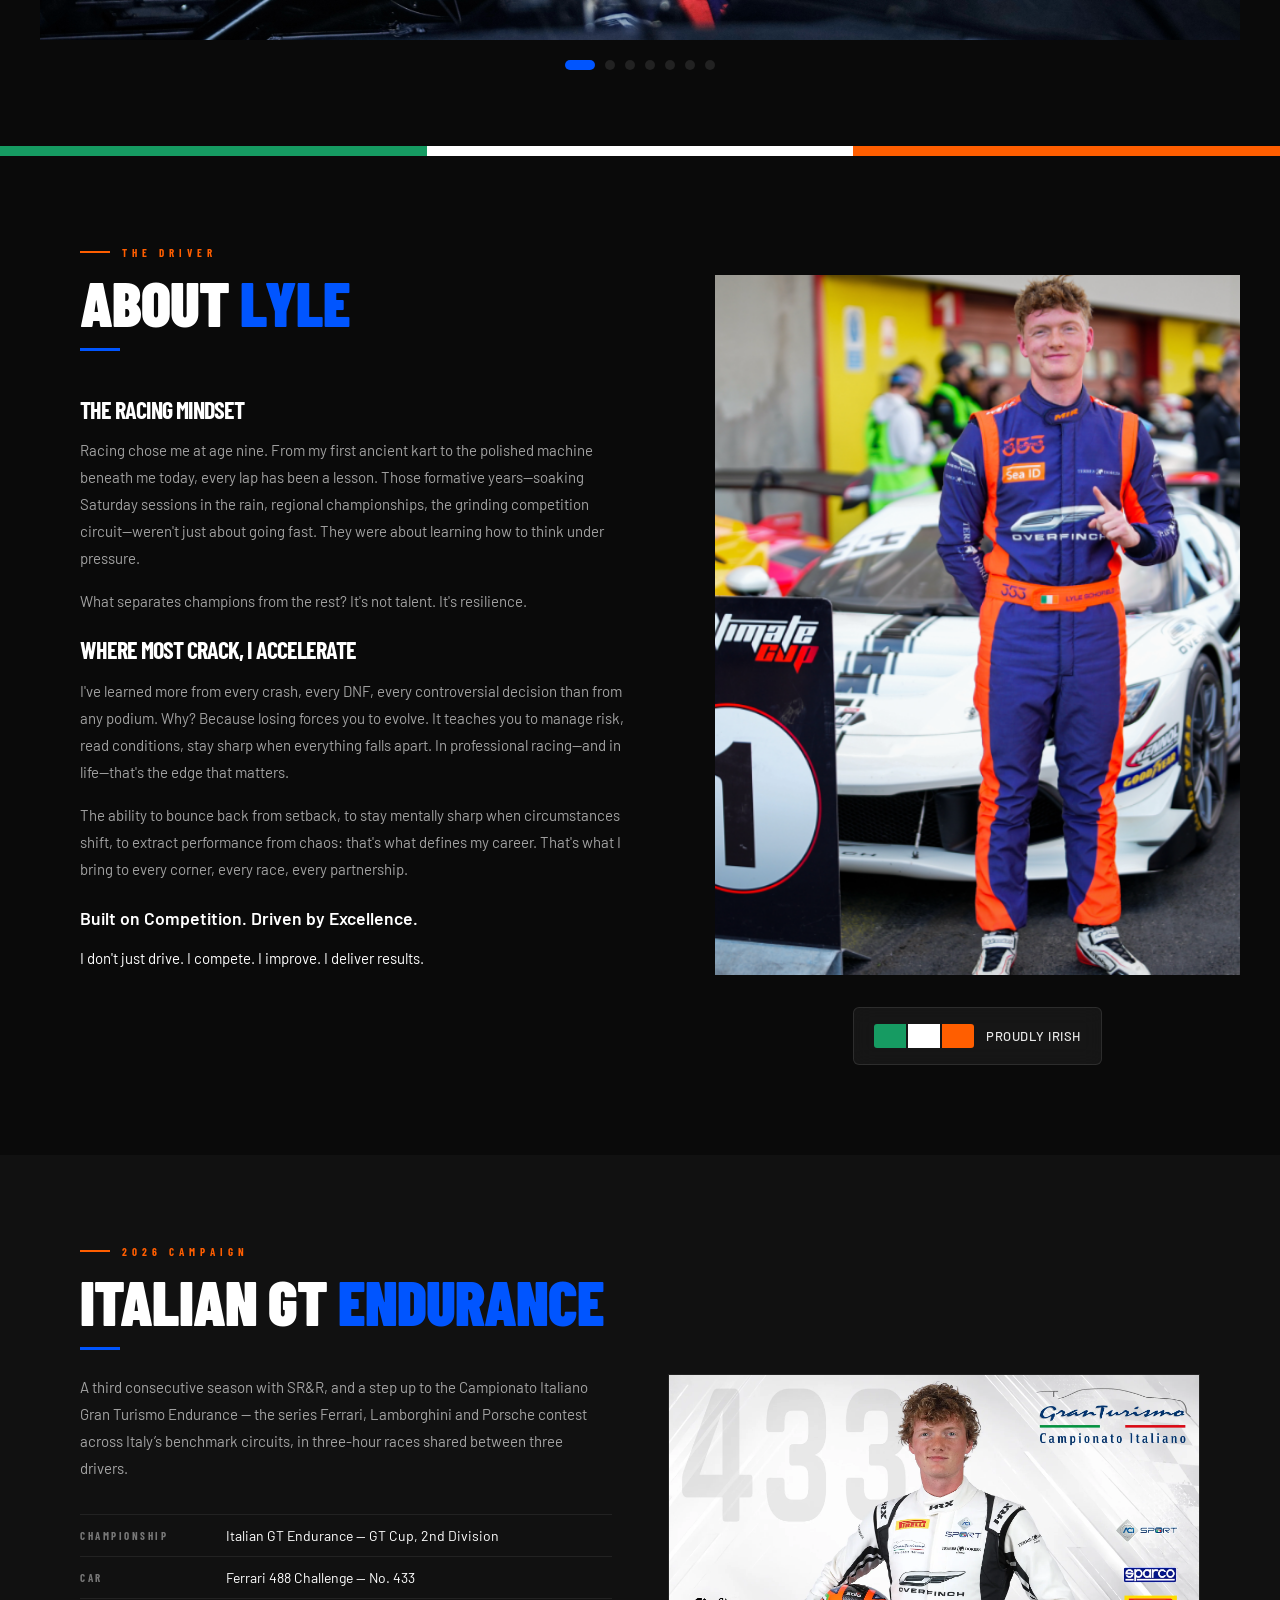
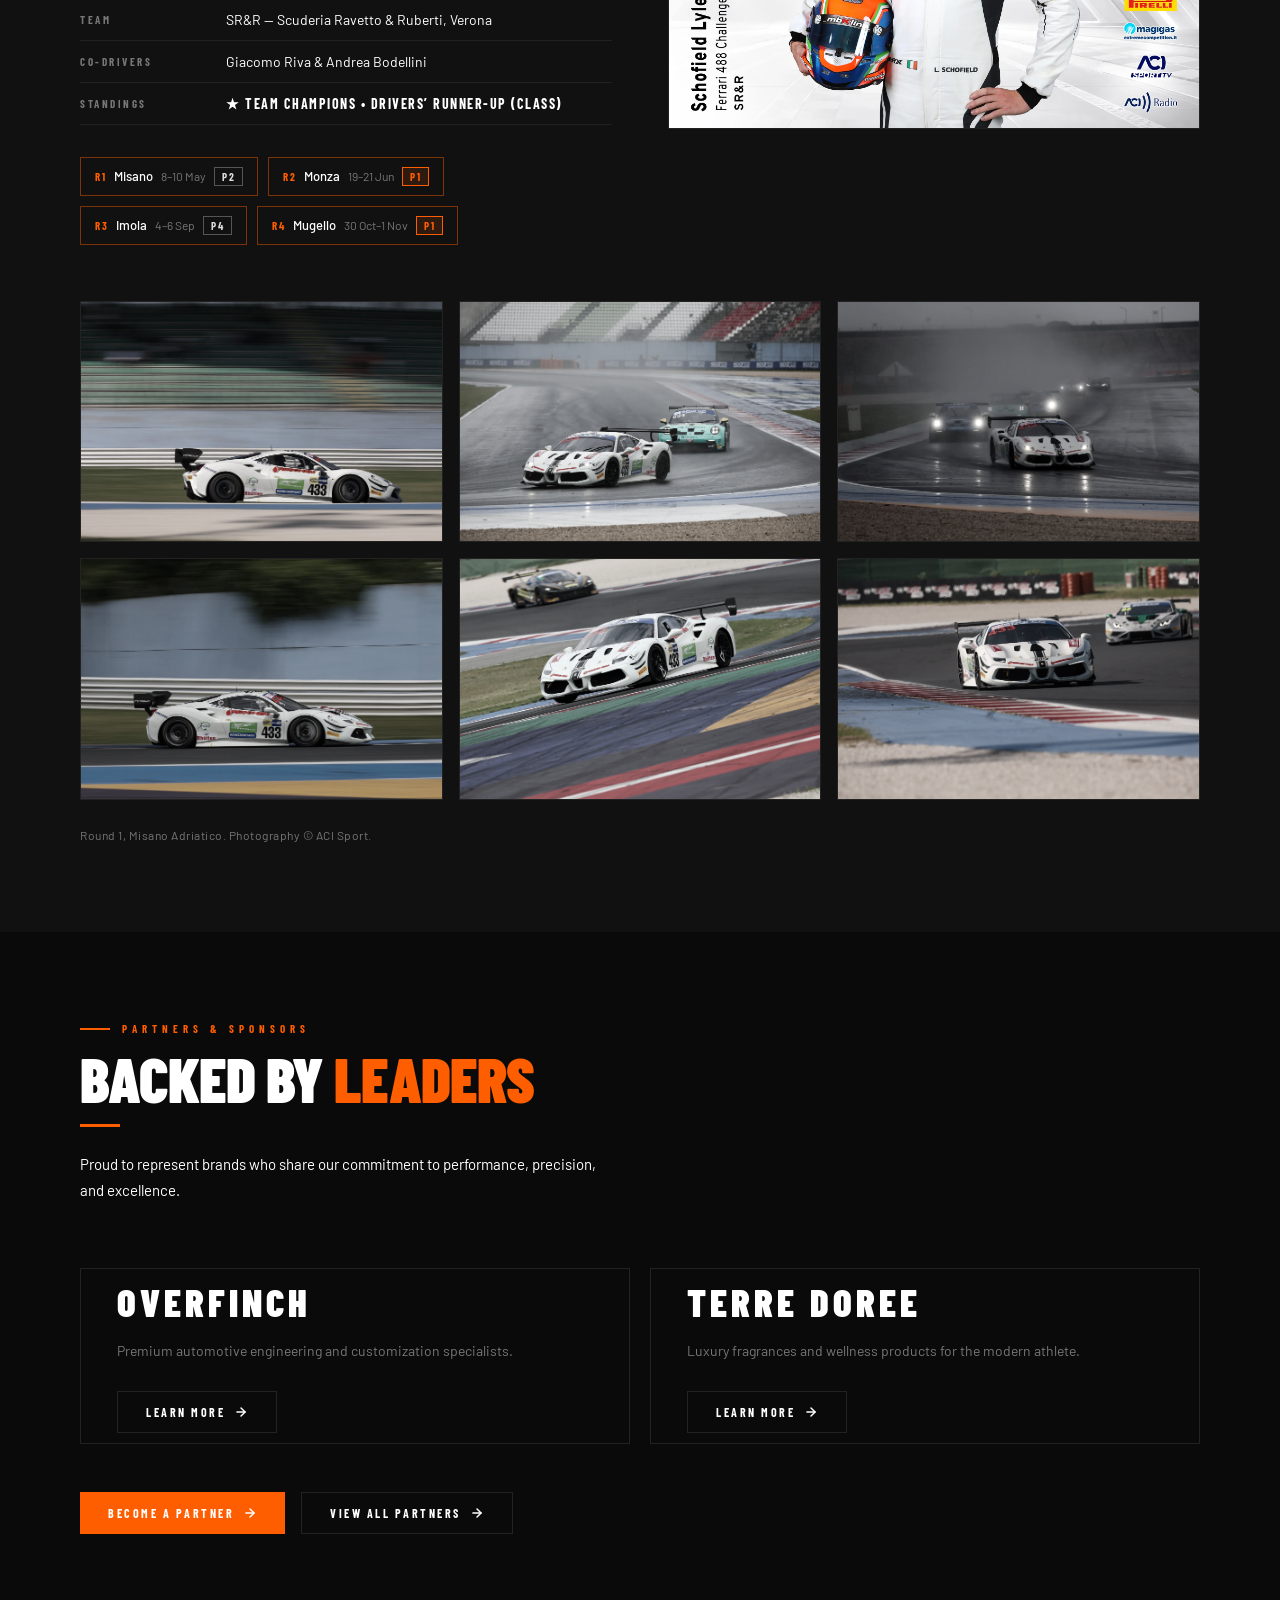
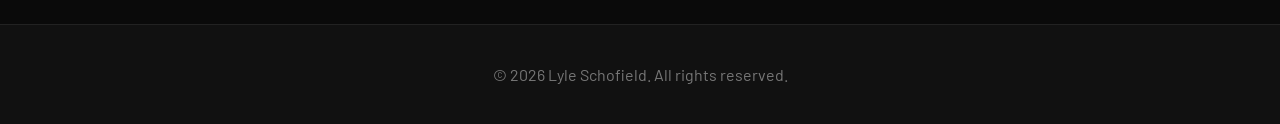
==== commit 27e1e53a: "Update 2026 Italian GT season: final results and career totals Imola P4 and Mugello win added; seaso" ====
--- a/index.html
+++ b/index.html
@@ -60,9 +60,9 @@
 <!-- ====== STATS BAR ====== -->
 <div class="stats">
   <div class="si">
-    <div class="st"><div class="sn">40</div><div class="sl">GT Race Starts</div></div>
-    <div class="st"><div class="sn">26</div><div class="sl">Race Wins</div></div>
-    <div class="st"><div class="sn">39</div><div class="sl">Podiums</div></div>
+    <div class="st"><div class="sn">44</div><div class="sl">GT Race Starts</div></div>
+    <div class="st"><div class="sn">28</div><div class="sl">Race Wins</div></div>
+    <div class="st"><div class="sn">42</div><div class="sl">Podiums</div></div>
     <div class="st"><div class="sn">26</div><div class="sl">Pole Positions</div></div>
   </div>
 </div>
@@ -187,14 +187,14 @@
           <div><dt>Car</dt><dd>Ferrari 488 Challenge &mdash; No. 433</dd></div>
           <div><dt>Team</dt><dd>SR&amp;R &mdash; Scuderia Ravetto &amp; Ruberti, Verona</dd></div>
           <div><dt>Co-drivers</dt><dd>Giacomo Riva &amp; Andrea Bodellini</dd></div>
-          <div><dt>Standings</dt><dd class="igt-lead-now">&#9733; Championship Leaders</dd></div>
+          <div><dt>Standings</dt><dd class="igt-lead-now">&#9733; Team Champions &bull; Drivers&rsquo; runner-up (class)</dd></div>
         </dl>
 
         <ol class="igt-rounds">
           <li class="run"><span class="rn">R1</span><span class="rc">Misano</span><em>8&ndash;10 May</em><strong class="rr">P2</strong></li>
           <li class="run"><span class="rn">R2</span><span class="rc">Monza</span><em>19&ndash;21 Jun</em><strong class="rr rr-win">P1</strong></li>
-          <li><span class="rn">R3</span><span class="rc">Imola</span><em>4&ndash;6 Sep</em></li>
-          <li><span class="rn">R4</span><span class="rc">Mugello</span><em>30 Oct&ndash;1 Nov</em></li>
+          <li class="run"><span class="rn">R3</span><span class="rc">Imola</span><em>4&ndash;6 Sep</em><strong class="rr">P4</strong></li>
+          <li class="run"><span class="rn">R4</span><span class="rc">Mugello</span><em>30 Oct&ndash;1 Nov</em><strong class="rr rr-win">P1</strong></li>
         </ol>
       </div>
 
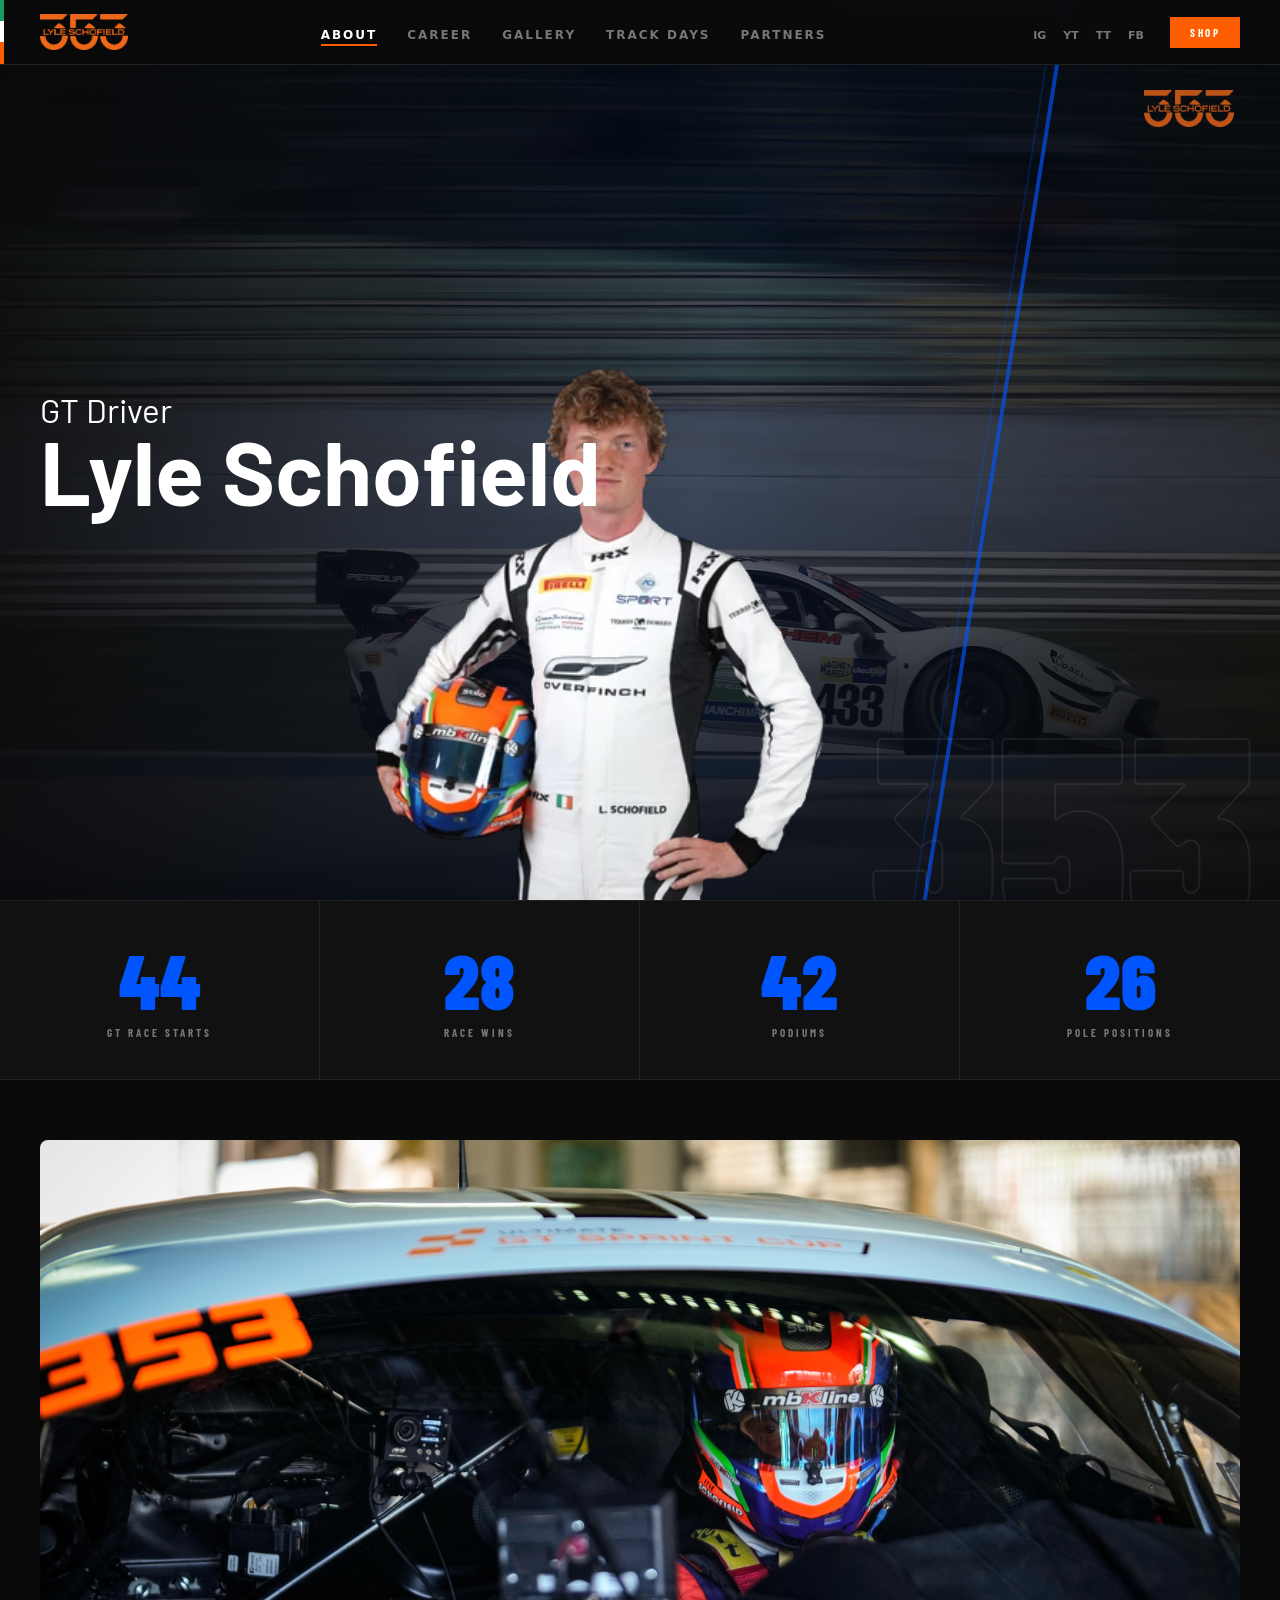
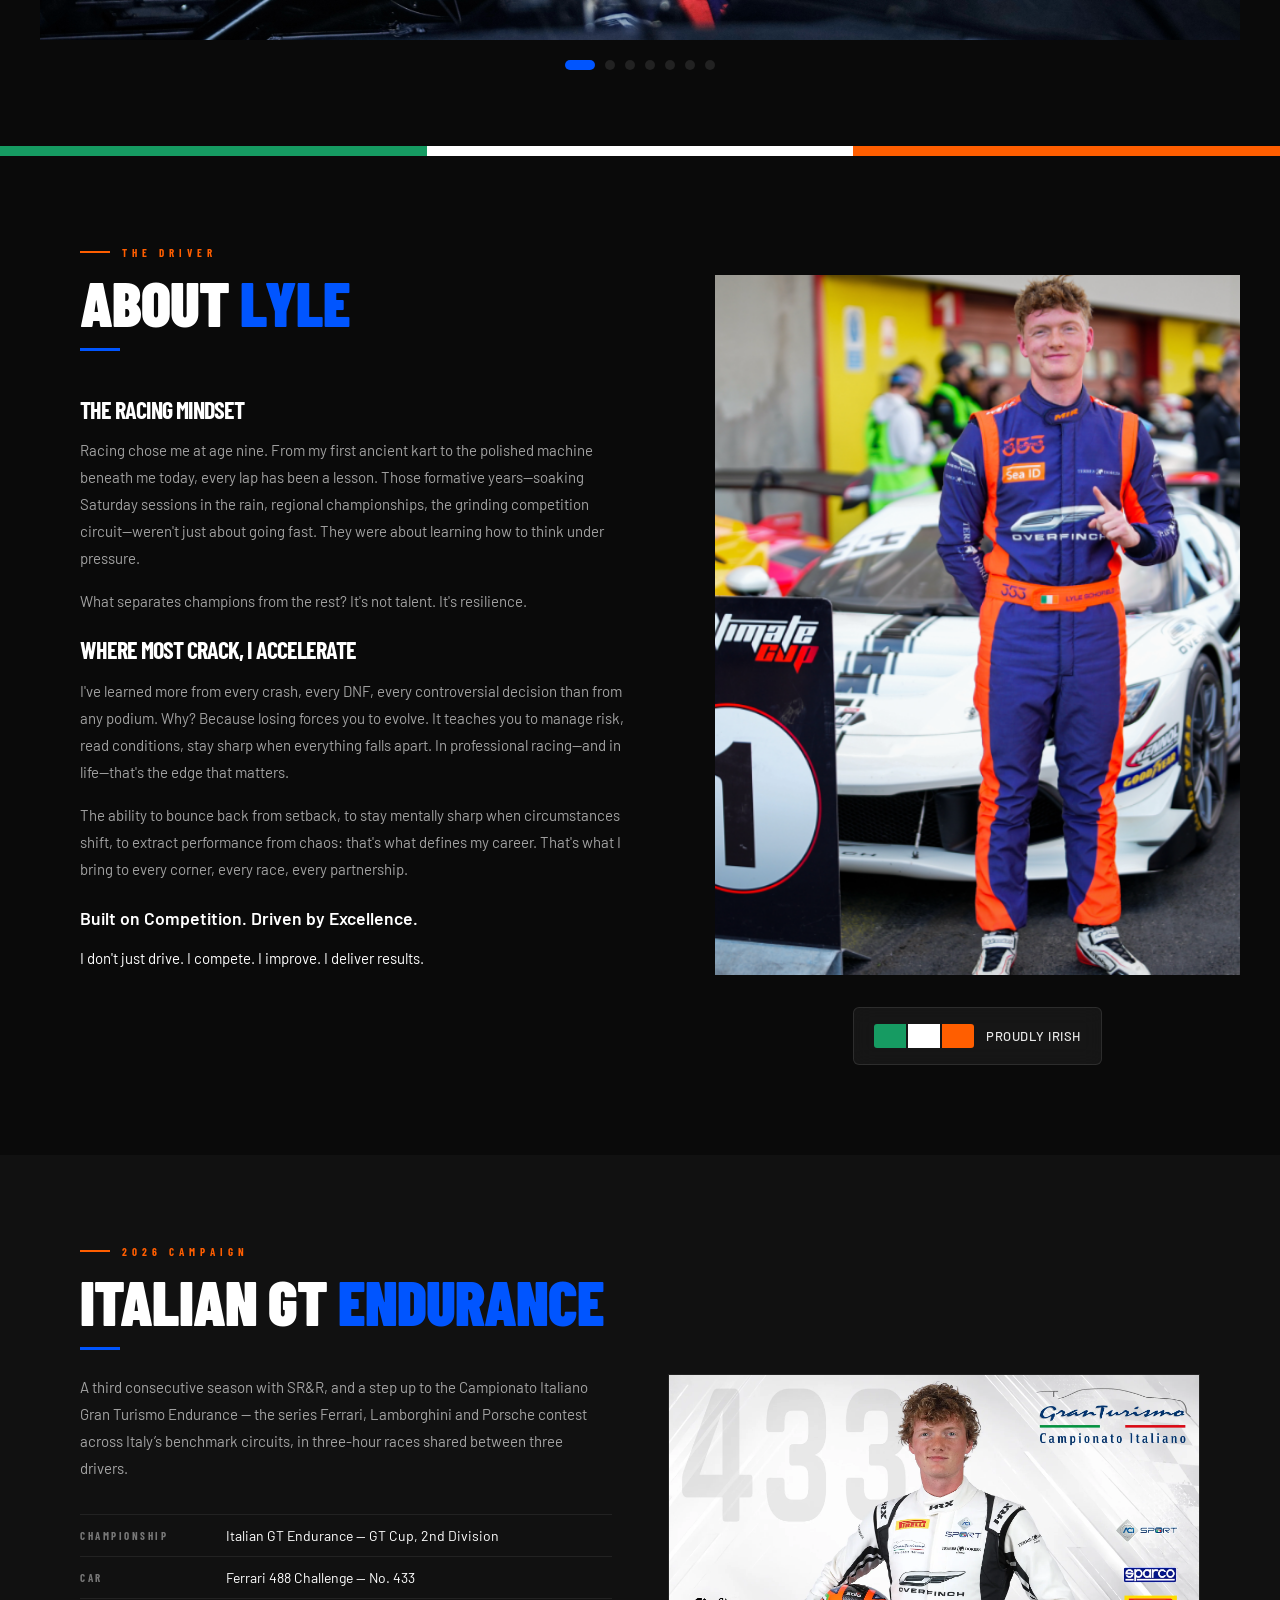
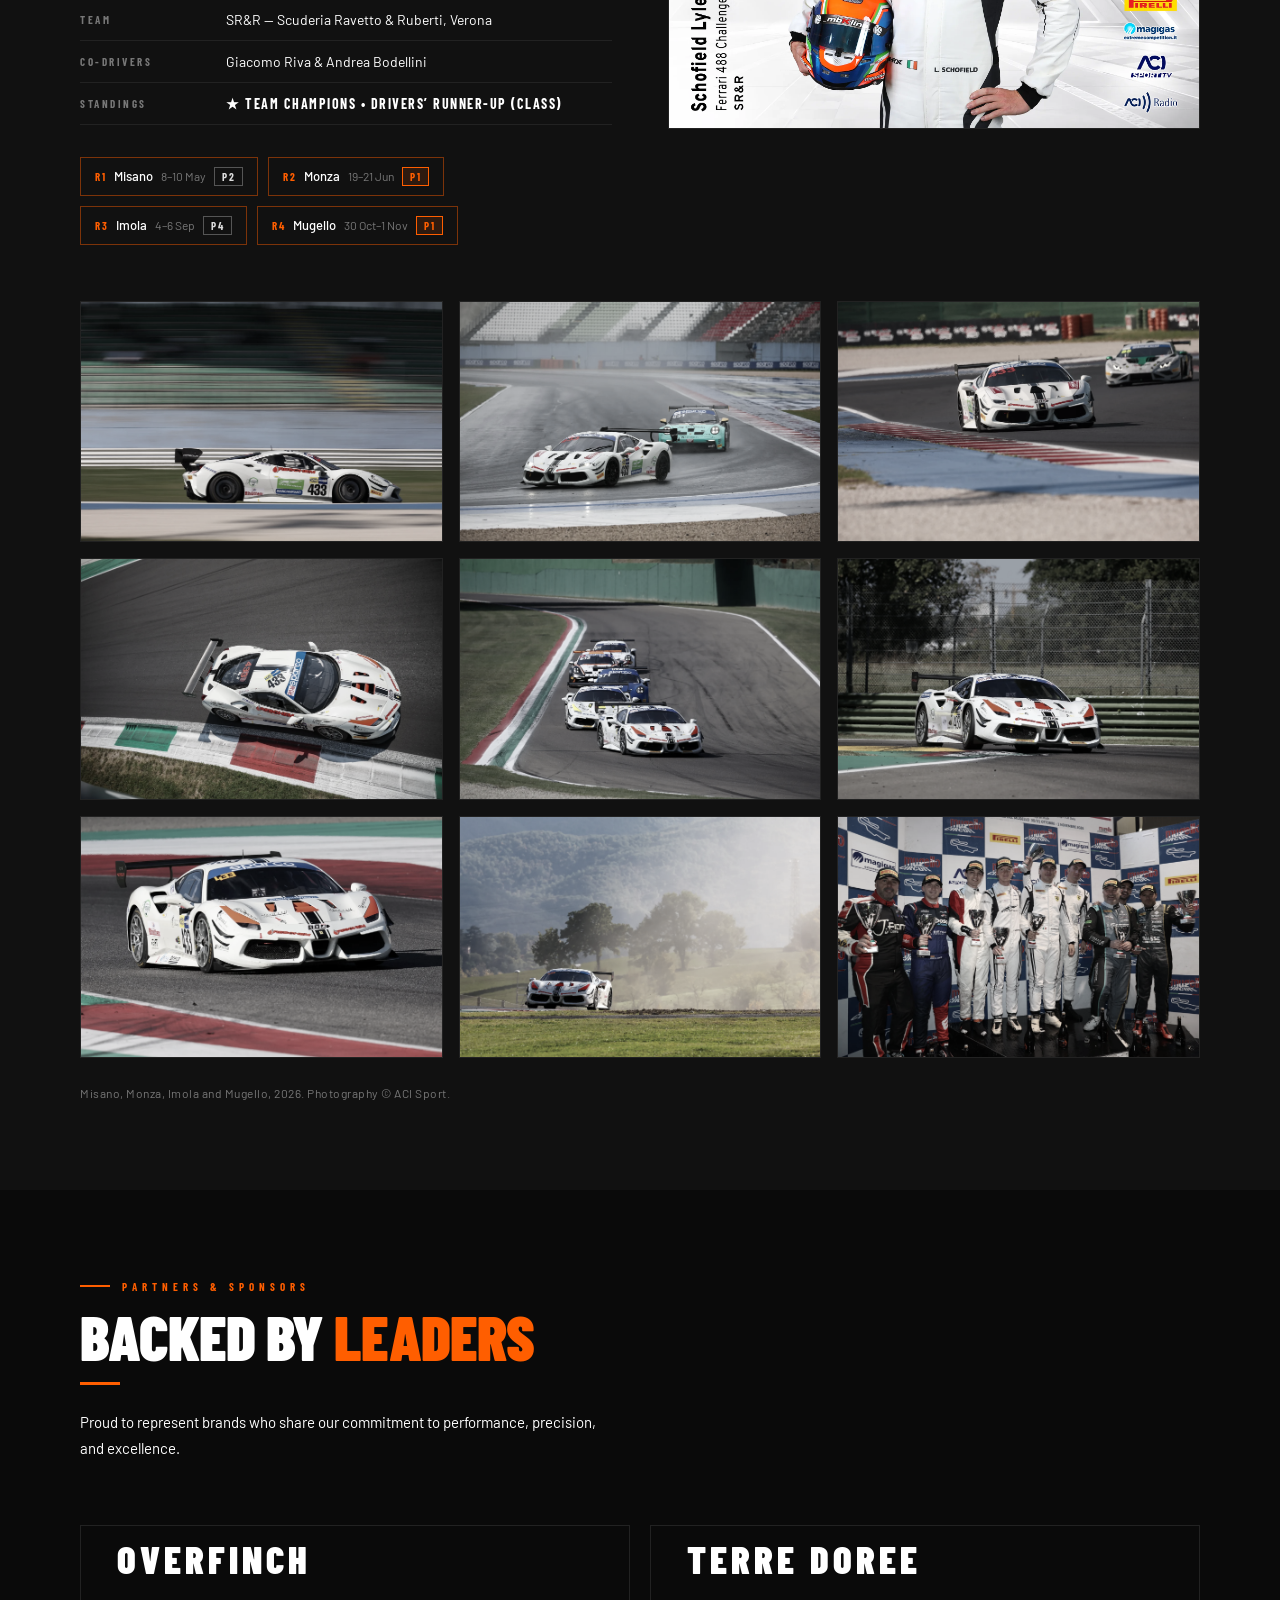
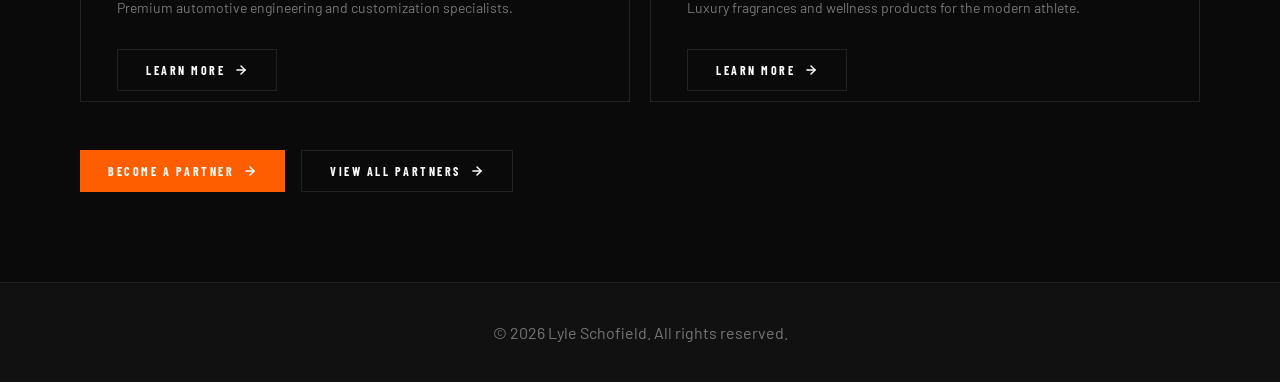
==== commit 8c3574ba: "Homepage: 2026 Italian GT gallery now covers Monza, Imola and Mugello (ACI Sport photos) Co-Authored" ====
--- a/index.html
+++ b/index.html
@@ -207,32 +207,44 @@
 
     <div class="igt-grid">
       <figure class="igt-shot">
-        <img src="Assets/images/italian-gt/misano-panning.webp" alt="The No. 433 Ferrari 488 Challenge at speed at Misano" loading="lazy" width="1600" height="1066"/>
+        <img src="Assets/images/italian-gt/misano-panning.webp" alt="The No. 433 Ferrari 488 Challenge at speed at Misano" loading="lazy" width="1600" height="1067"/>
         <figcaption>Misano <span>&mdash; No. 433 at speed</span></figcaption>
       </figure>
       <figure class="igt-shot">
-        <img src="Assets/images/italian-gt/misano-wet-lead.webp" alt="No. 433 leading a Porsche through a wet corner at Misano" loading="lazy" width="1600" height="1066"/>
+        <img src="Assets/images/italian-gt/misano-wet-lead.webp" alt="No. 433 leading a Porsche through a wet corner at Misano" loading="lazy" width="1600" height="1067"/>
         <figcaption>Misano <span>&mdash; leading in the wet</span></figcaption>
-      </figure>
-      <figure class="igt-shot">
-        <img src="Assets/images/italian-gt/misano-spray-lights.webp" alt="No. 433 running with headlights on through heavy spray at Misano" loading="lazy" width="1600" height="1066"/>
-        <figcaption>Misano <span>&mdash; headlights in the spray</span></figcaption>
-      </figure>
-      <figure class="igt-shot">
-        <img src="Assets/images/italian-gt/misano-side.webp" alt="Side-on view of the No. 433 Ferrari 488 Challenge at Misano" loading="lazy" width="1600" height="1066"/>
-        <figcaption>Misano <span>&mdash; the 488 Challenge</span></figcaption>
-      </figure>
-      <figure class="igt-shot">
-        <img src="Assets/images/italian-gt/misano-kerbs.webp" alt="No. 433 riding the kerbs at Misano" loading="lazy" width="1600" height="1066"/>
-        <figcaption>Misano <span>&mdash; on the kerbs</span></figcaption>
       </figure>
       <figure class="igt-shot">
         <img src="Assets/images/italian-gt/misano-battle.webp" alt="No. 433 racing wheel to wheel with a Lamborghini at Misano" loading="lazy" width="1600" height="1067"/>
         <figcaption>Misano <span>&mdash; wheel to wheel</span></figcaption>
       </figure>
-    </div>
-
-    <p class="igt-credit">Round 1, Misano Adriatico. Photography &copy; ACI Sport.</p>
+      <figure class="igt-shot">
+        <img src="Assets/images/italian-gt/monza-kerb-overhead.webp" alt="No. 433 seen from above riding the tricolour kerb at Monza" loading="lazy" width="1600" height="1067"/>
+        <figcaption>Monza <span>&mdash; race win</span></figcaption>
+      </figure>
+      <figure class="igt-shot">
+        <img src="Assets/images/italian-gt/imola-leading-pack.webp" alt="No. 433 leading a line of GT cars through a corner at Imola" loading="lazy" width="1600" height="1067"/>
+        <figcaption>Imola <span>&mdash; leading the pack</span></figcaption>
+      </figure>
+      <figure class="igt-shot">
+        <img src="Assets/images/italian-gt/imola-kerbs.webp" alt="No. 433 on the kerbs at Imola" loading="lazy" width="1600" height="1067"/>
+        <figcaption>Imola <span>&mdash; on the kerbs</span></figcaption>
+      </figure>
+      <figure class="igt-shot">
+        <img src="Assets/images/italian-gt/mugello-corner.webp" alt="No. 433 cornering at Mugello" loading="lazy" width="1600" height="1067"/>
+        <figcaption>Mugello <span>&mdash; race win</span></figcaption>
+      </figure>
+      <figure class="igt-shot">
+        <img src="Assets/images/italian-gt/mugello-hills.webp" alt="No. 433 at Mugello with the Tuscan hills behind" loading="lazy" width="1600" height="1067"/>
+        <figcaption>Mugello <span>&mdash; final round</span></figcaption>
+      </figure>
+      <figure class="igt-shot">
+        <img src="Assets/images/italian-gt/mugello-podium.webp" alt="Lyle Schofield and his SR&amp;R team-mates on the top step of the podium at Mugello" loading="lazy" width="1600" height="1067"/>
+        <figcaption>Mugello <span>&mdash; top of the podium</span></figcaption>
+      </figure>
+    </div>
+
+    <p class="igt-credit">Misano, Monza, Imola and Mugello, 2026. Photography &copy; ACI Sport.</p>
 
   </div>
 </section>
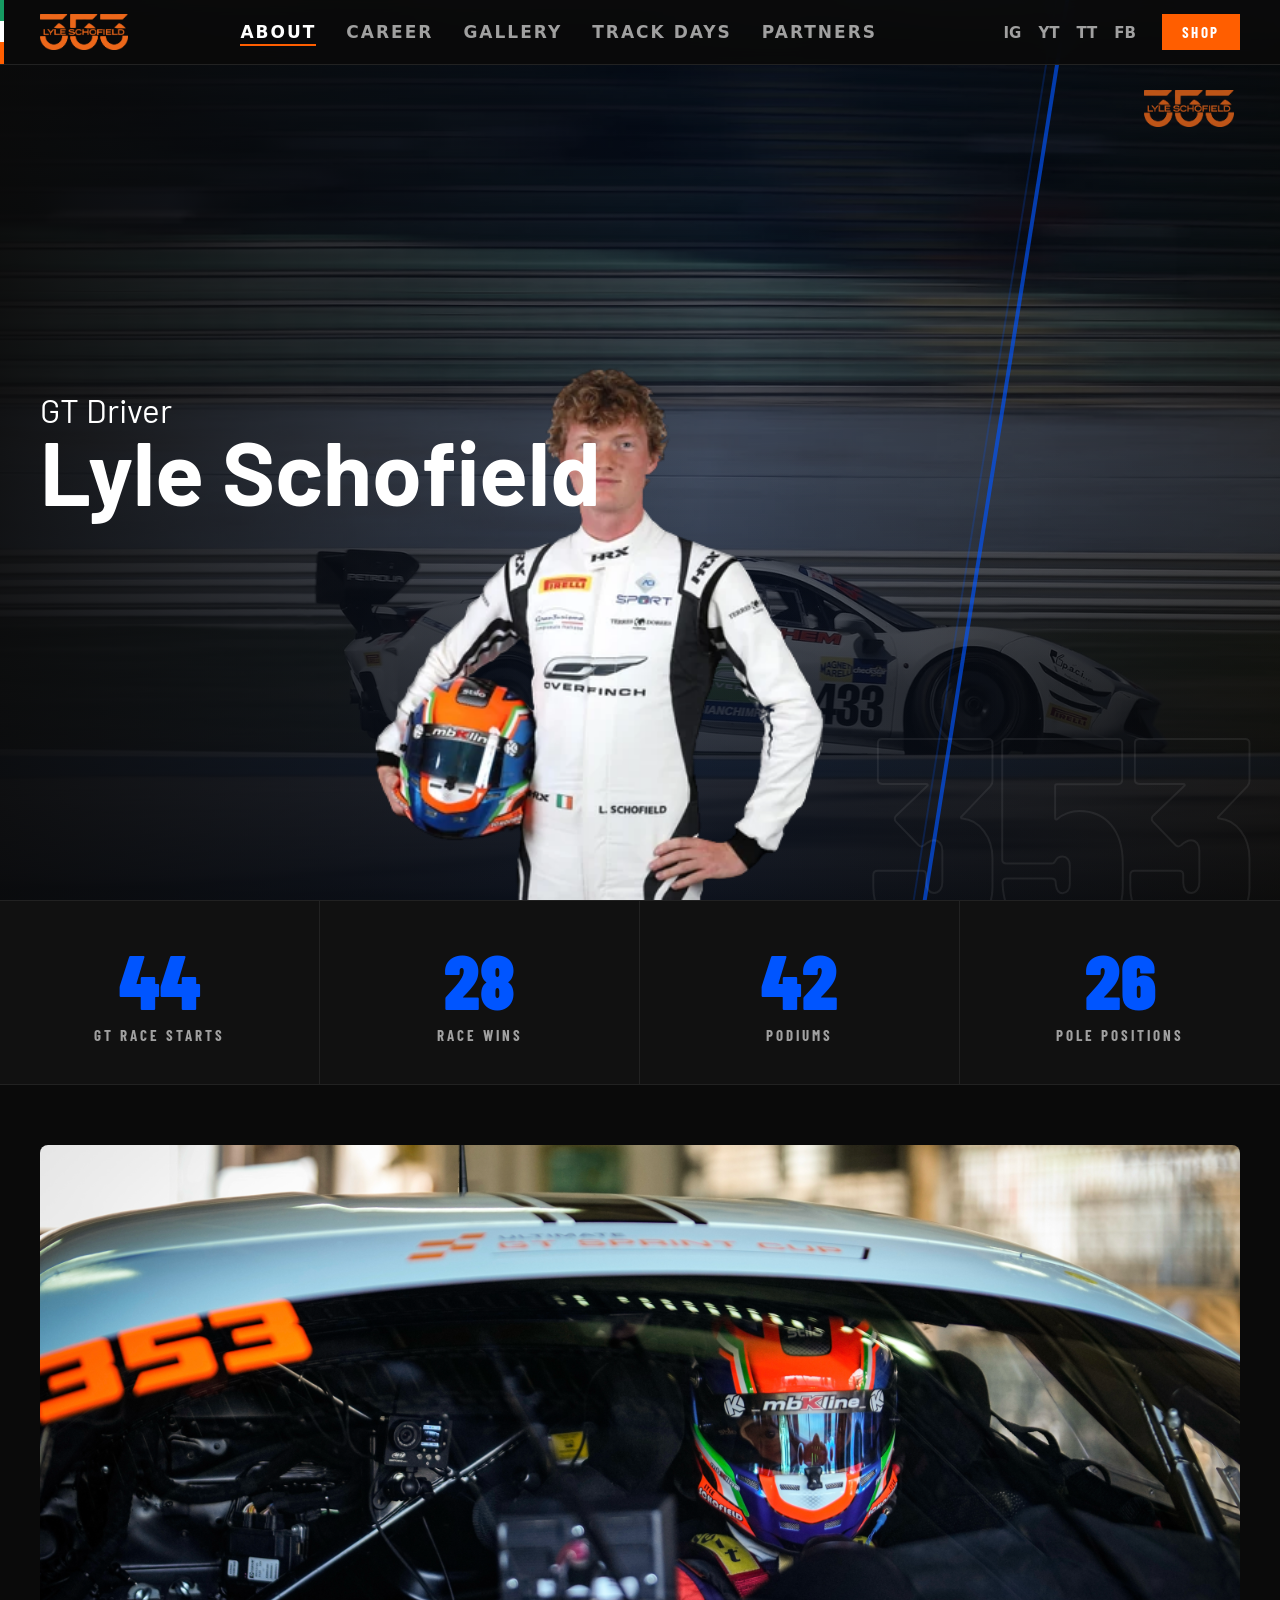
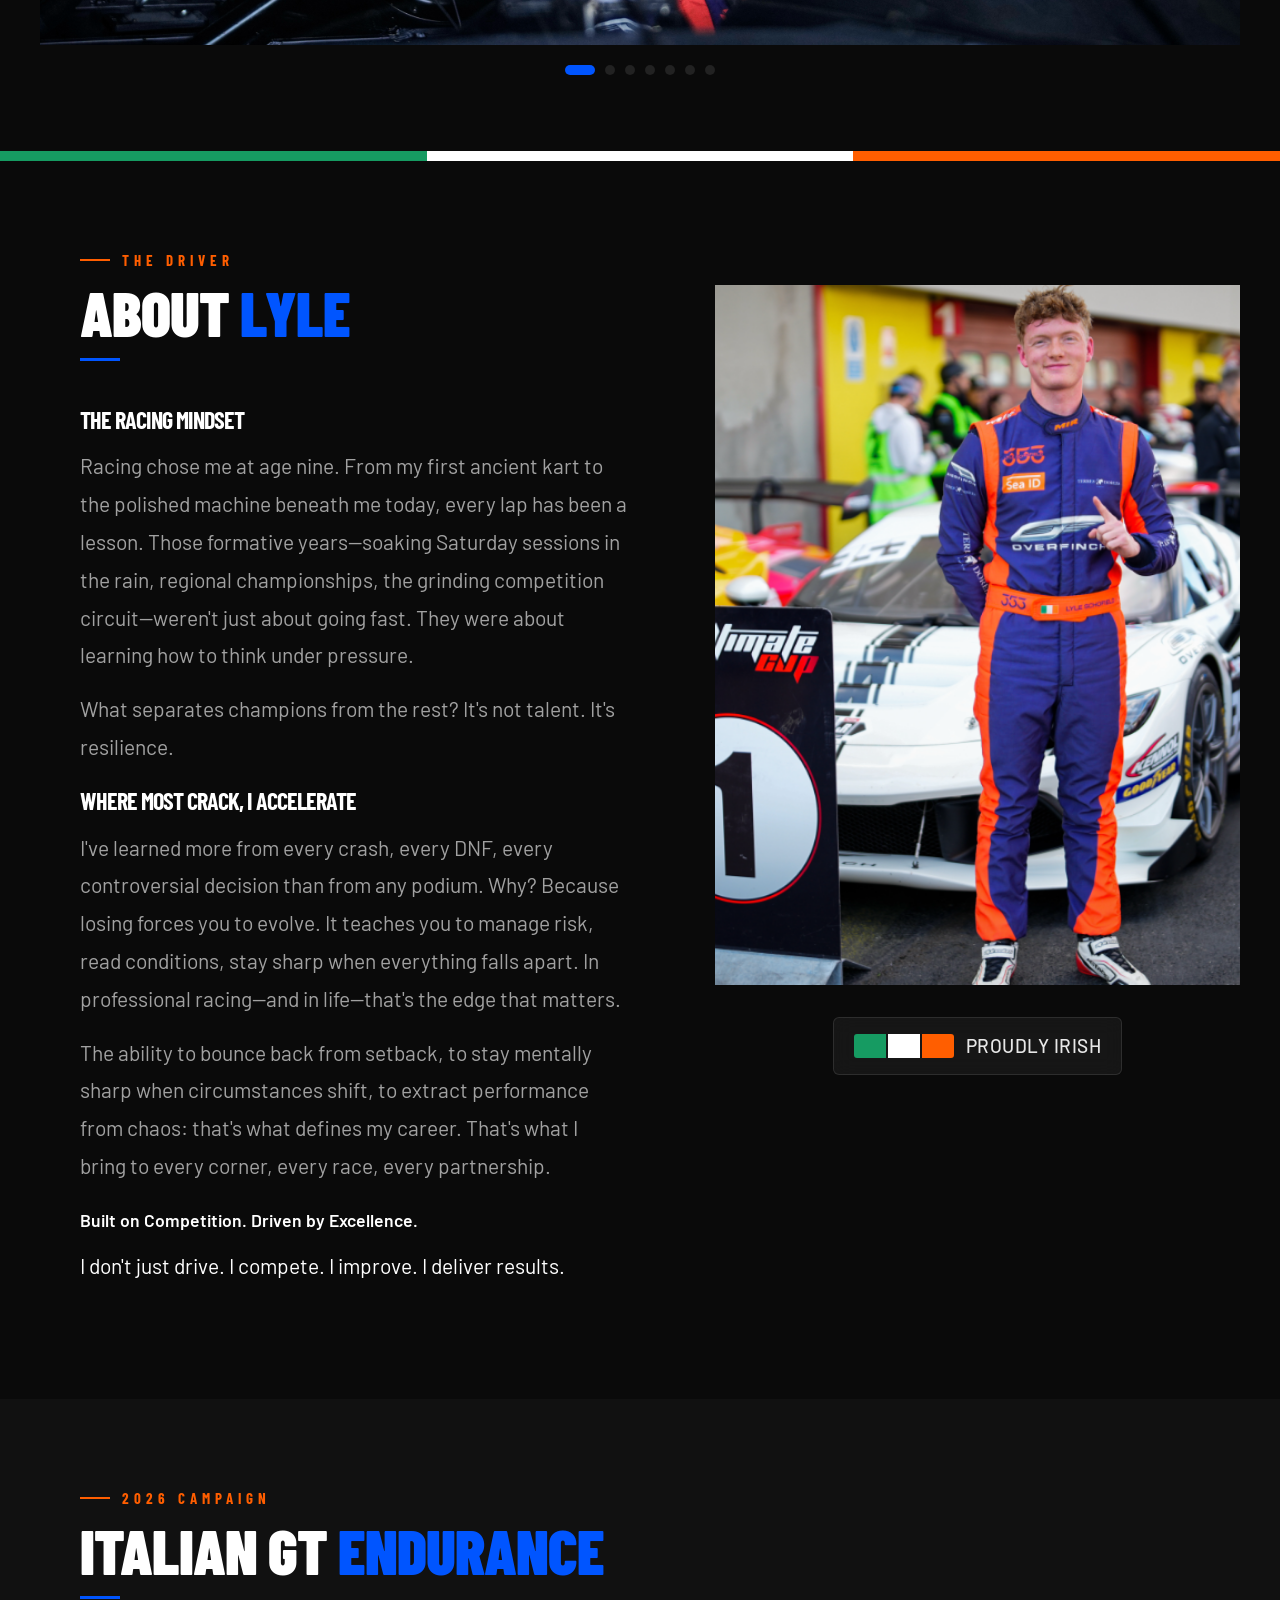
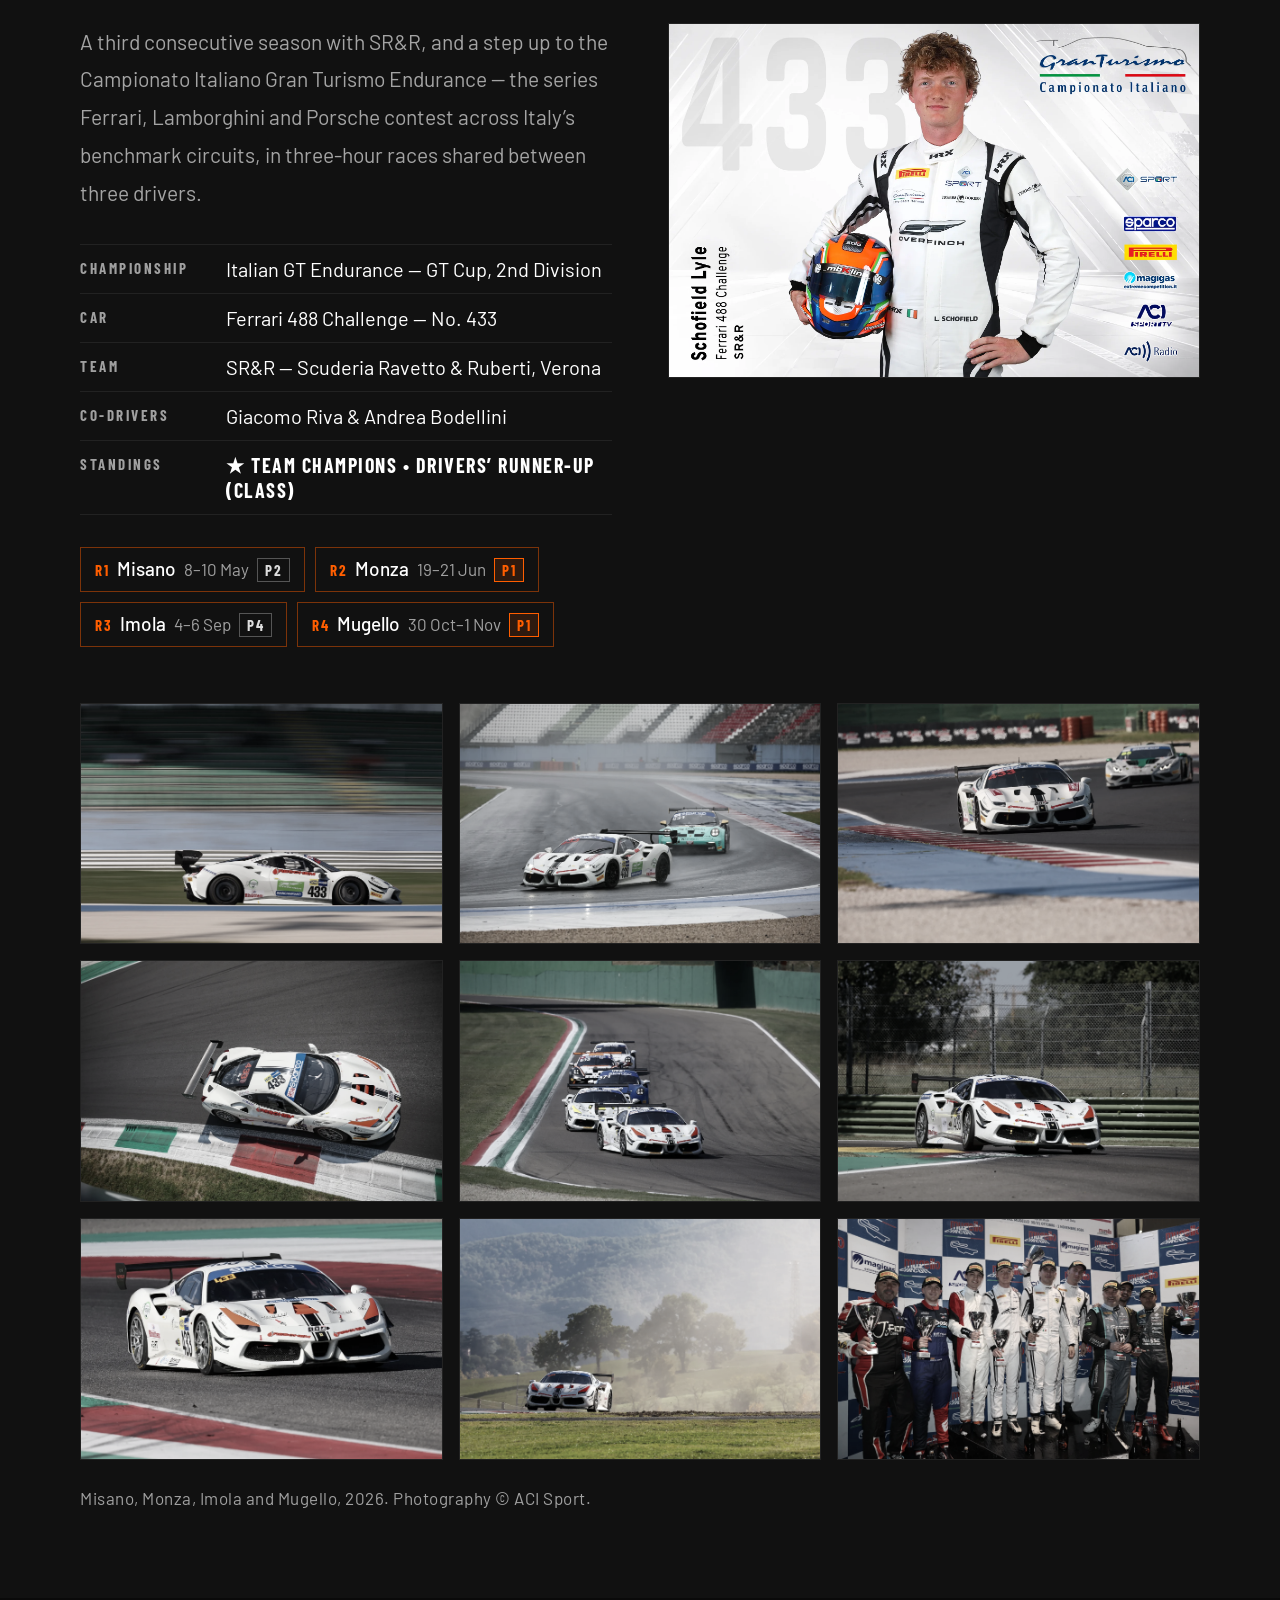
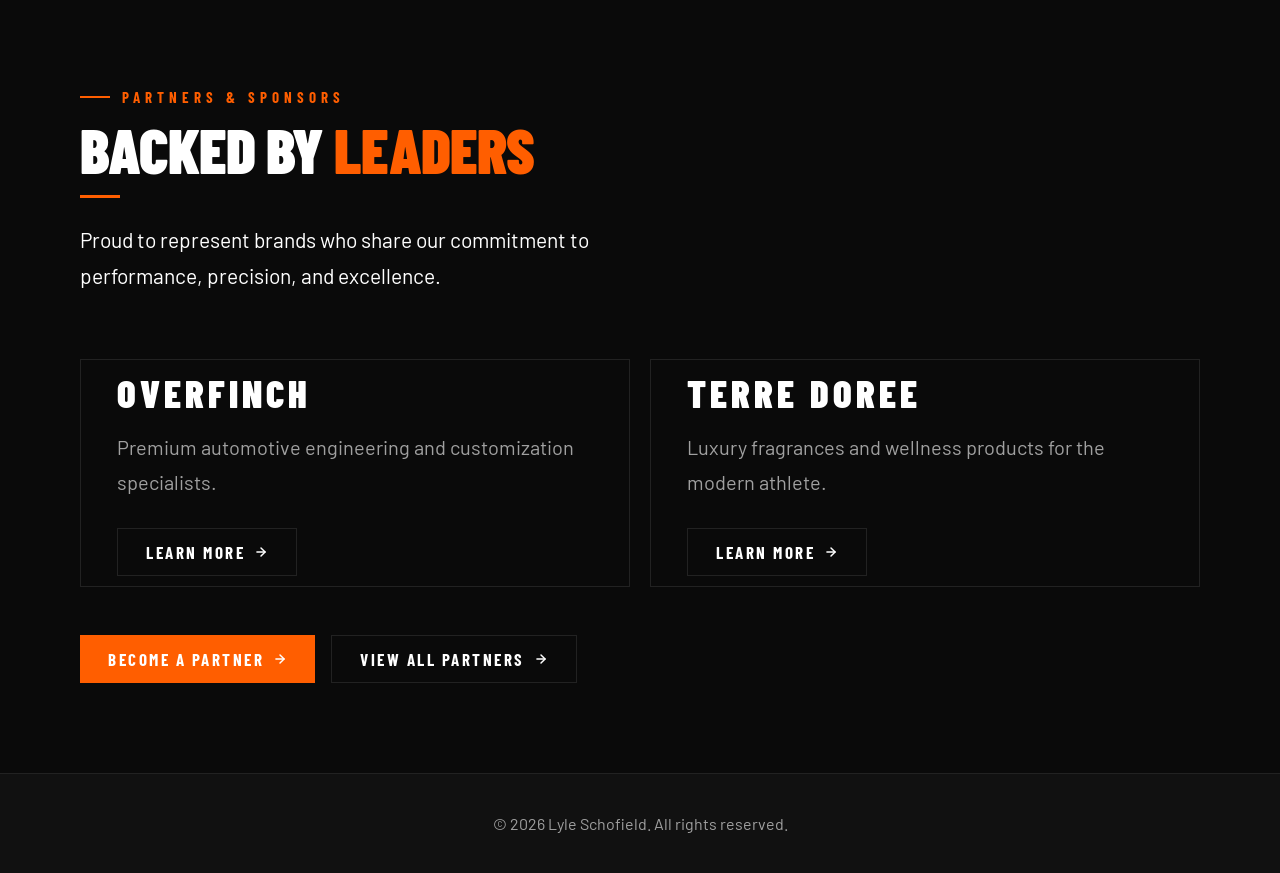
==== commit c1881158: "Add favicon / app icons (orange 353 on black) so search results show the logo Co-Authored-By: Claude" ====
--- a/index.html
+++ b/index.html
@@ -4,6 +4,9 @@
 <meta charset="UTF-8"/>
 <meta name="viewport" content="width=device-width,initial-scale=1"/>
 <title>Lyle Schofield | Racing Driver | #353</title>
+  <link rel="icon" href="/favicon.ico" sizes="48x48"/>
+  <link rel="icon" type="image/png" sizes="192x192" href="/icon-192.png"/>
+  <link rel="apple-touch-icon" href="/apple-touch-icon.png"/>
 <link href="https://fonts.googleapis.com/css2?family=Barlow+Condensed:wght@400;700;800;900&family=Barlow:wght@400;500&display=swap" rel="stylesheet"/>
 <link rel="stylesheet" href="CSS/main.css"/>
 <link rel="stylesheet" href="CSS/homepage.css"/>
--- a/CSS/main.css
+++ b/CSS/main.css
@@ -11,7 +11,7 @@
   --black:  #0A0A0A;
   --surf:   #111;
   --surf2:  #1C1C1C;
-  --grey:   #777;
+  --grey:   #a0a0a0;
   --bdr:    #222;
   --fh: 'Barlow Condensed', sans-serif;
   --fb: 'Barlow', sans-serif;
@@ -48,7 +48,7 @@
 /* ---- EYEBROW LABEL ---- */
 .ey {
   font-family: var(--fh);
-  font-size: 11px;
+  font-size: 15px;
   font-weight: 700;
   letter-spacing: 5px;
   text-transform: uppercase;
@@ -95,7 +95,7 @@
   align-items: center;
   gap: 9px;
   font-family: var(--fh);
-  font-size: 12px;
+  font-size: 17px;
   font-weight: 700;
   letter-spacing: 2.5px;
   text-transform: uppercase;
@@ -191,7 +191,7 @@
 }
 .nav-links a {
   font-family: system-ui, -apple-system, sans-serif;
-  font-size: 12px;
+  font-size: 17px;
   font-weight: 700;
   letter-spacing: 2px;
   text-transform: uppercase;
@@ -218,7 +218,7 @@
 }
 .soc a {
   font-family: system-ui, -apple-system, sans-serif;
-  font-size: 11px;
+  font-size: 15px;
   font-weight: 700;
   color: var(--grey);
   margin-left: 14px;
@@ -352,7 +352,7 @@
 }
 .sl {
   font-family: var(--fh);
-  font-size: 11px;
+  font-size: 15px;
   font-weight: 700;
   letter-spacing: 3px;
   text-transform: uppercase;
@@ -392,9 +392,9 @@
 /* Content sits above the photo */
 .ptnr-name, .ptnr-desc, .ptnr-card .btn { position: relative; z-index: 1; }
 .ptnr-name { font-family: var(--fh); font-size: clamp(28px,3vw,40px); font-weight: 900; letter-spacing: 4px; text-transform: uppercase; color: #fff; margin-bottom: 14px; }
-.ptnr-desc { color: var(--grey); font-size: 14px; line-height: 1.75; margin-bottom: 28px; }
+.ptnr-desc { color: var(--grey); font-size: 20px; line-height: 1.75; margin-bottom: 28px; }
 .ptnr-cta  { display: flex; gap: 16px; margin-top: 48px; }
-.ptnr-intro { color: #fff !important; font-size: 15px; line-height: 1.75; max-width: 520px; margin-bottom: 64px; }
+.ptnr-intro { color: #fff !important; font-size: 21px; line-height: 1.75; max-width: 520px; margin-bottom: 64px; }
 
 /* Signature video header */
 .ptnr-header { position: relative; }
@@ -435,7 +435,7 @@
 .rule-or { background: var(--orange); }
 
 /* Button size modifier */
-.btn-sm { padding: 9px 20px; font-size: 11px; margin-left: 10px; }
+.btn-sm { padding: 9px 20px; font-size: 15px; margin-left: 10px; }
 
 /* Page top offset (pages without a full hero) */
 .page-top { margin-top: 65px; }
@@ -530,7 +530,7 @@
   }
   .nav-links.open { display: flex; }
   .nav-links li   { border-bottom: 1px solid var(--bdr); }
-  .nav-links a    { display: block; padding: 14px 24px; font-size: 13px; }
+  .nav-links a    { display: block; padding: 14px 24px; font-size: 19px; }
 
   /* Stats: 2×2 grid */
   .si { grid-template-columns: repeat(2, 1fr); }
--- a/CSS/homepage.css
+++ b/CSS/homepage.css
@@ -198,7 +198,7 @@
 }
 .about-paragraph {
   color: rgba(255,255,255,.62);
-  font-size: 15px;
+  font-size: 21px;
   line-height: 1.8;
   margin-bottom: 1rem;
 }
@@ -211,7 +211,7 @@
 }
 .about-cta {
   color: #fff;
-  font-size: 15px;
+  font-size: 21px;
   line-height: 1.8;
   margin-bottom: 1.5rem;
 }
@@ -254,7 +254,7 @@
 }
 .irish-text {
   color: rgba(255,255,255,.9);
-  font-size: 13px;
+  font-size: 19px;
   font-weight: 500;
   letter-spacing: 0.5px;
   text-transform: uppercase;
@@ -290,7 +290,7 @@
 }
 .igt-intro {
   color: rgba(255,255,255,.62);
-  font-size: 15px;
+  font-size: 21px;
   line-height: 1.8;
   margin-bottom: 32px;
 }
@@ -307,14 +307,14 @@
 .igt-facts > div:last-child { border-bottom: 1px solid var(--bdr); }
 .igt-facts dt {
   font-family: var(--fh);
-  font-size: 11px;
+  font-size: 15px;
   font-weight: 700;
   letter-spacing: 2.5px;
   text-transform: uppercase;
   color: var(--grey);
   padding-top: 2px;
 }
-.igt-facts dd { font-size: 14px; color: #fff; }
+.igt-facts dd { font-size: 20px; color: #fff; }
 .igt-lead-now {
   font-family: var(--fh);
   font-weight: 700;
@@ -331,25 +331,25 @@
   gap: 8px;
   padding: 9px 14px;
   border: 1px solid var(--bdr);
-  font-size: 13px;
+  font-size: 19px;
   color: var(--grey);
 }
 .igt-rounds .rn {
   font-family: var(--fh);
-  font-size: 11px;
+  font-size: 15px;
   font-weight: 700;
   letter-spacing: 1.5px;
   color: var(--blue);
 }
 .igt-rounds .rc { color: #fff; font-weight: 500; }
-.igt-rounds em { font-style: normal; font-size: 12px; }
+.igt-rounds em { font-style: normal; font-size: 17px; }
 /* Rounds already run */
 .igt-rounds .run { border-color: rgba(255,94,0,.45); }
 .igt-rounds .run .rn { color: var(--orange); }
 /* Finishing position for a round already run */
 .igt-rounds .rr {
   font-family: var(--fh);
-  font-size: 11px;
+  font-size: 15px;
   font-weight: 700;
   letter-spacing: 1.5px;
   padding: 2px 7px;
@@ -395,7 +395,7 @@
   padding: 26px 16px 14px;
   background: linear-gradient(to top, rgba(10,10,10,.92), transparent);
   font-family: var(--fh);
-  font-size: 12px;
+  font-size: 17px;
   font-weight: 700;
   letter-spacing: 2px;
   text-transform: uppercase;
@@ -409,7 +409,7 @@
 
 .igt-credit {
   margin-top: 28px;
-  font-size: 12px;
+  font-size: 17px;
   color: var(--grey);
   letter-spacing: .5px;
 }
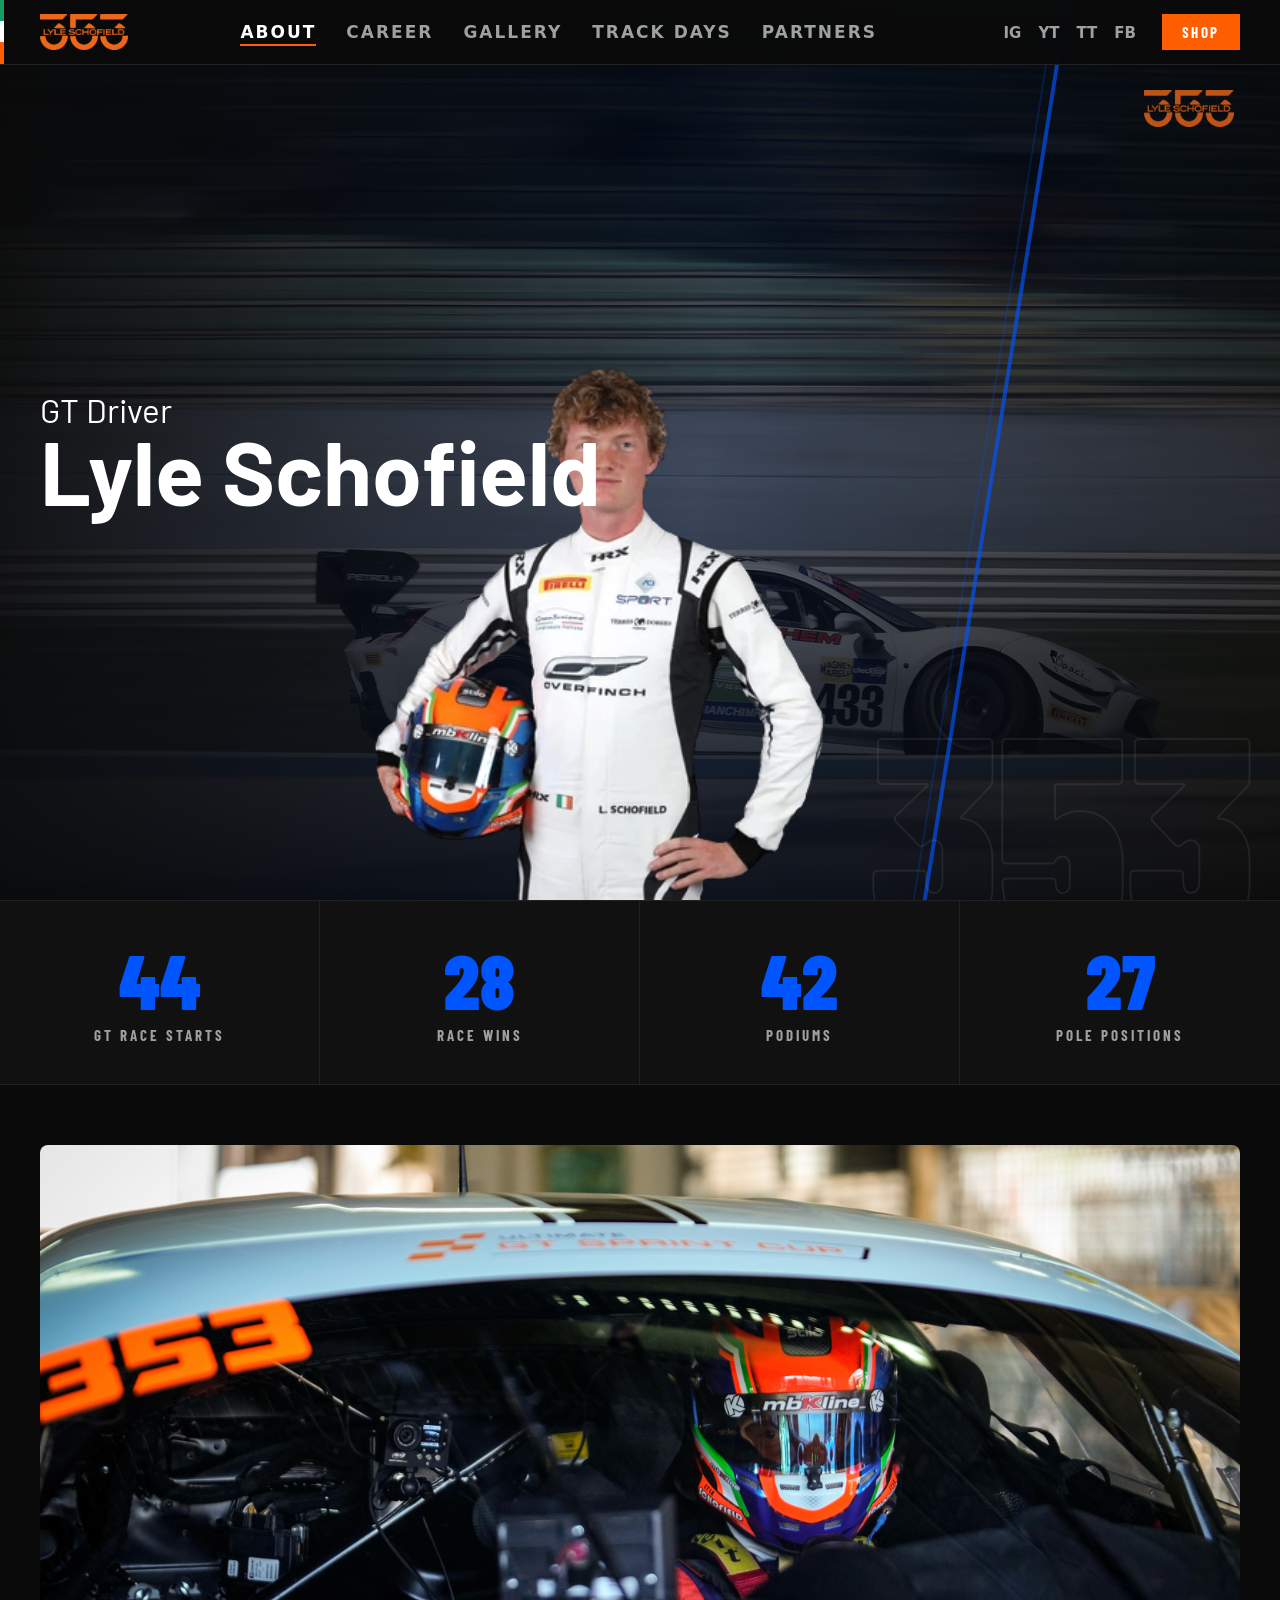
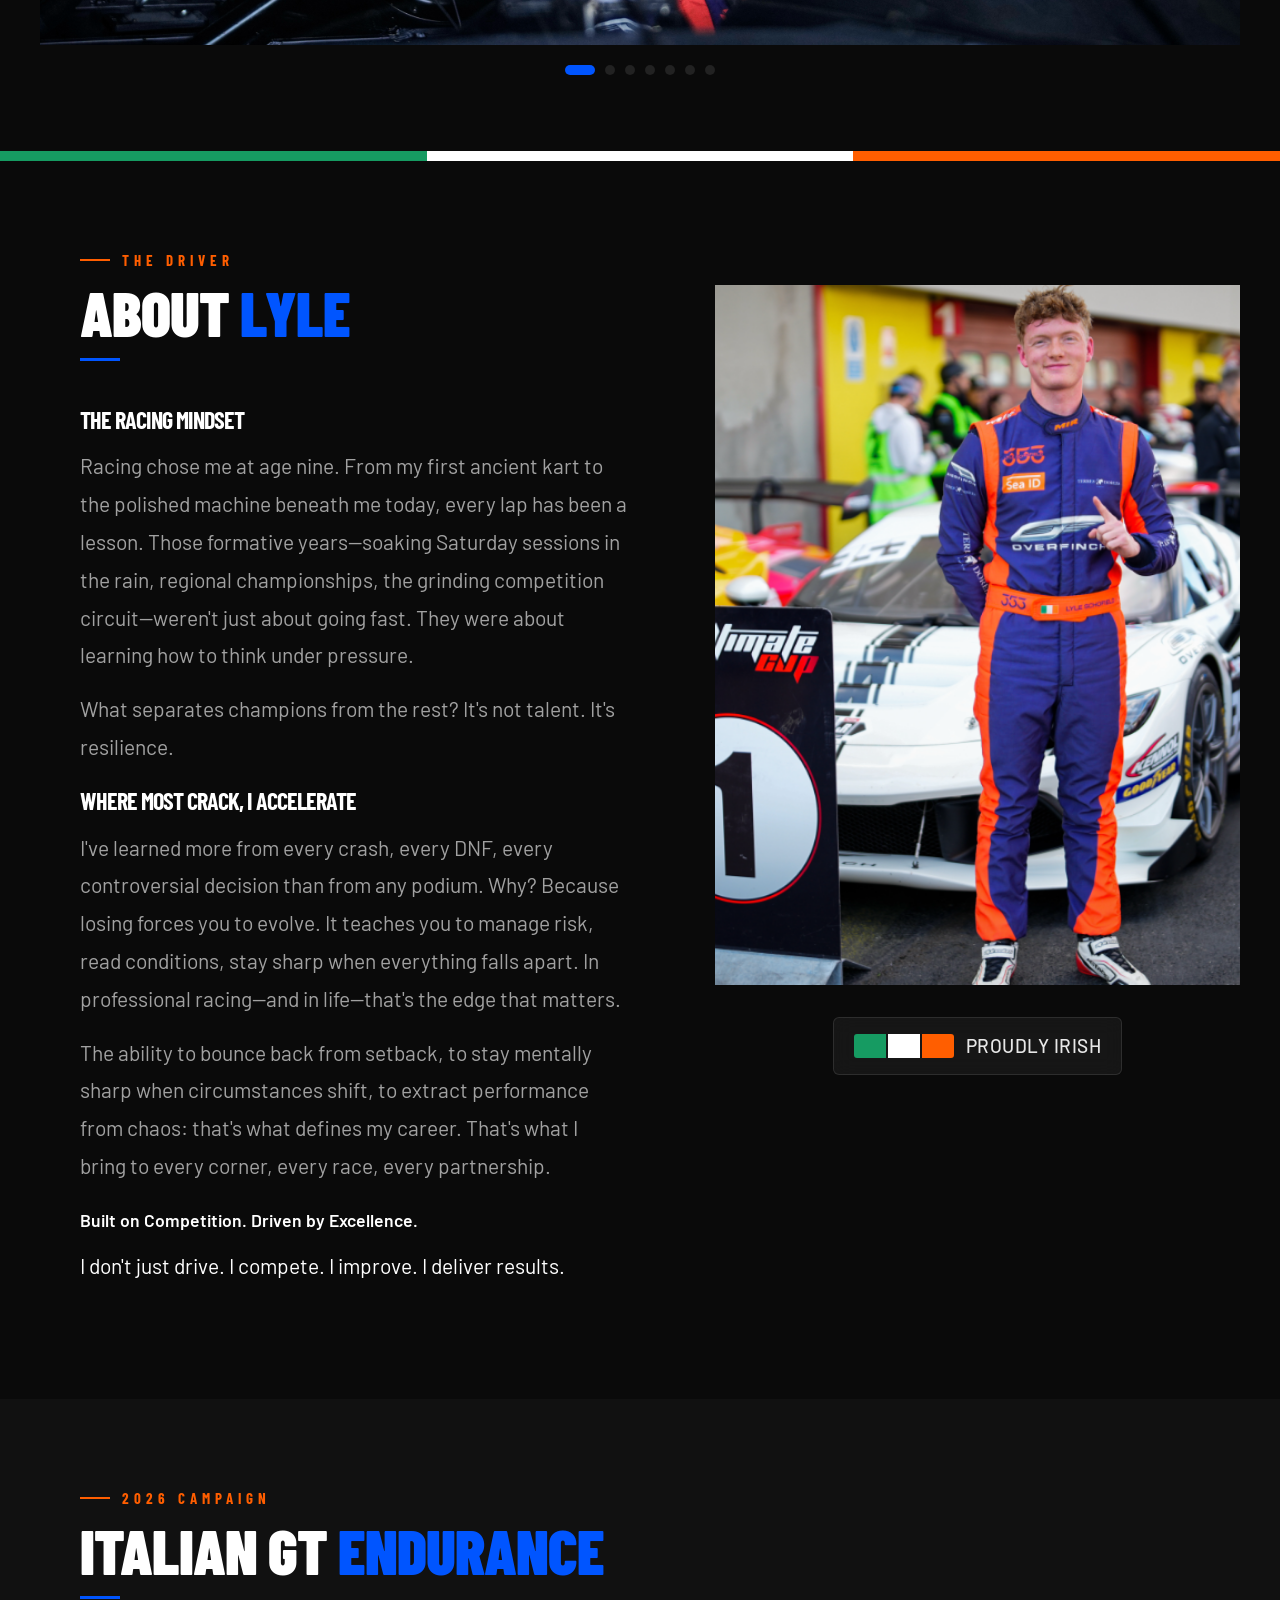
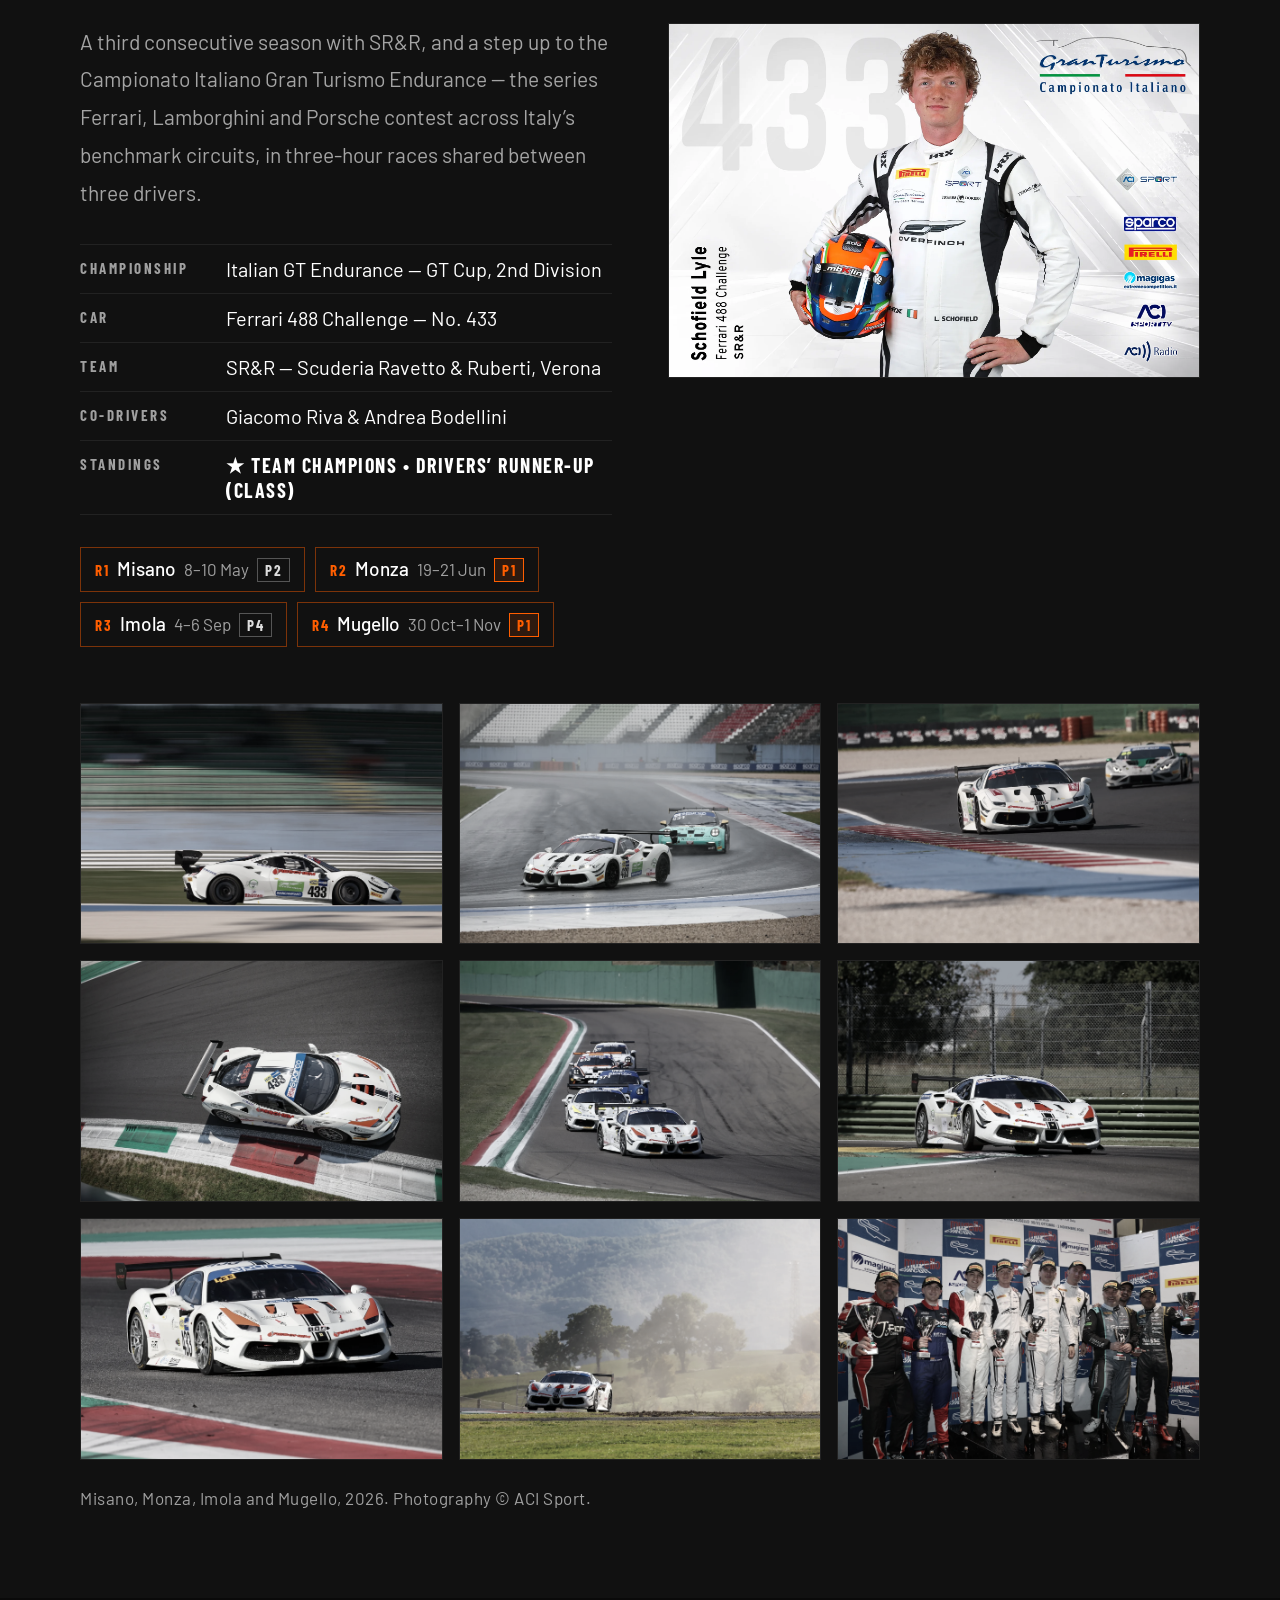
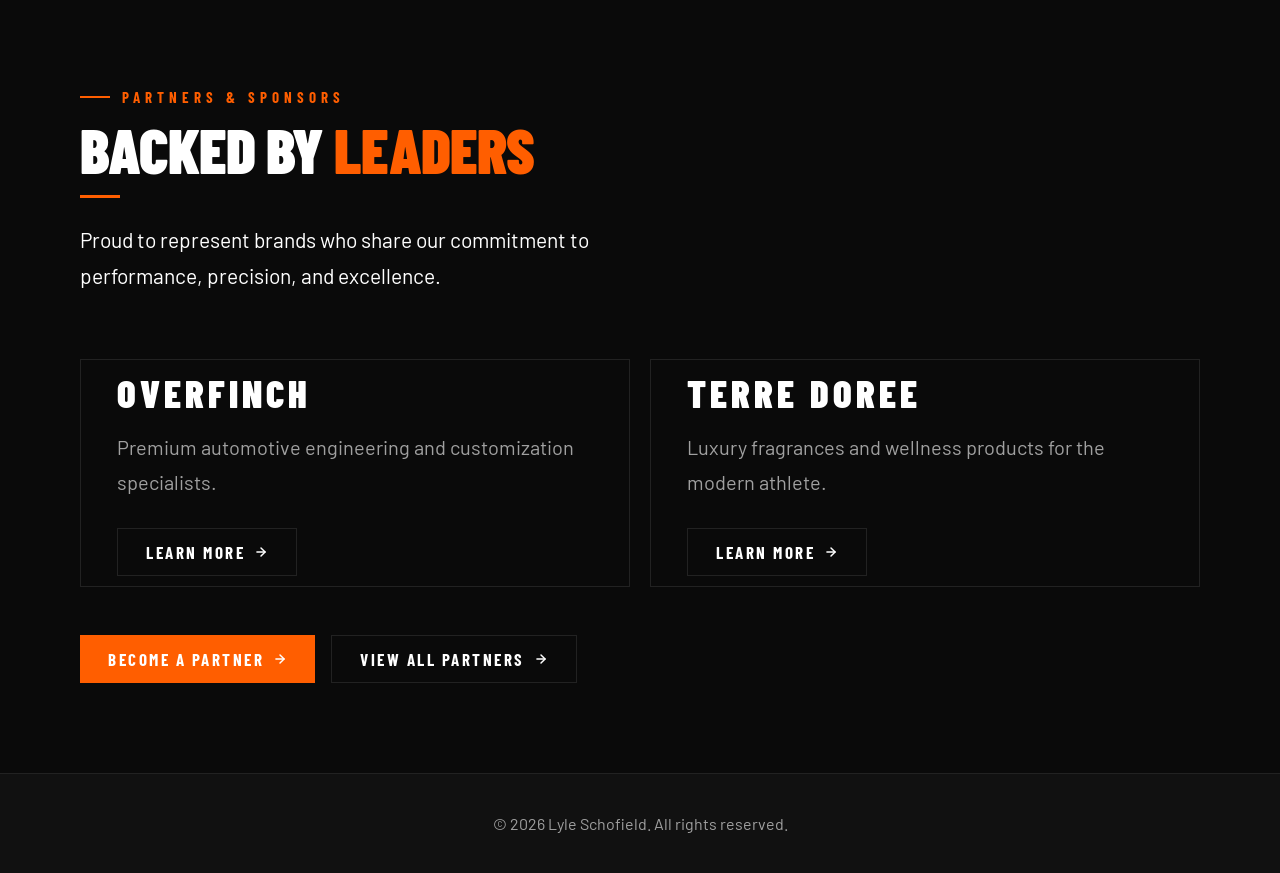
==== commit 3afb1afc: "Poles 27: add 2026 Imola pole Co-Authored-By: Claude Opus 5.5 <noreply@anthropic.com>" ====
--- a/index.html
+++ b/index.html
@@ -4,6 +4,7 @@
 <meta charset="UTF-8"/>
 <meta name="viewport" content="width=device-width,initial-scale=1"/>
 <title>Lyle Schofield | Racing Driver | #353</title>
+  <meta name="google-site-verification" content="NfFS4_06j6Tkrq7wTAY3ceDD8DZkKNtIxP-QmmsZ2F0" />
   <link rel="icon" href="/favicon.ico" sizes="48x48"/>
   <link rel="icon" type="image/png" sizes="192x192" href="/icon-192.png"/>
   <link rel="apple-touch-icon" href="/apple-touch-icon.png"/>
@@ -66,7 +67,7 @@
     <div class="st"><div class="sn">44</div><div class="sl">GT Race Starts</div></div>
     <div class="st"><div class="sn">28</div><div class="sl">Race Wins</div></div>
     <div class="st"><div class="sn">42</div><div class="sl">Podiums</div></div>
-    <div class="st"><div class="sn">26</div><div class="sl">Pole Positions</div></div>
+    <div class="st"><div class="sn">27</div><div class="sl">Pole Positions</div></div>
   </div>
 </div>
 
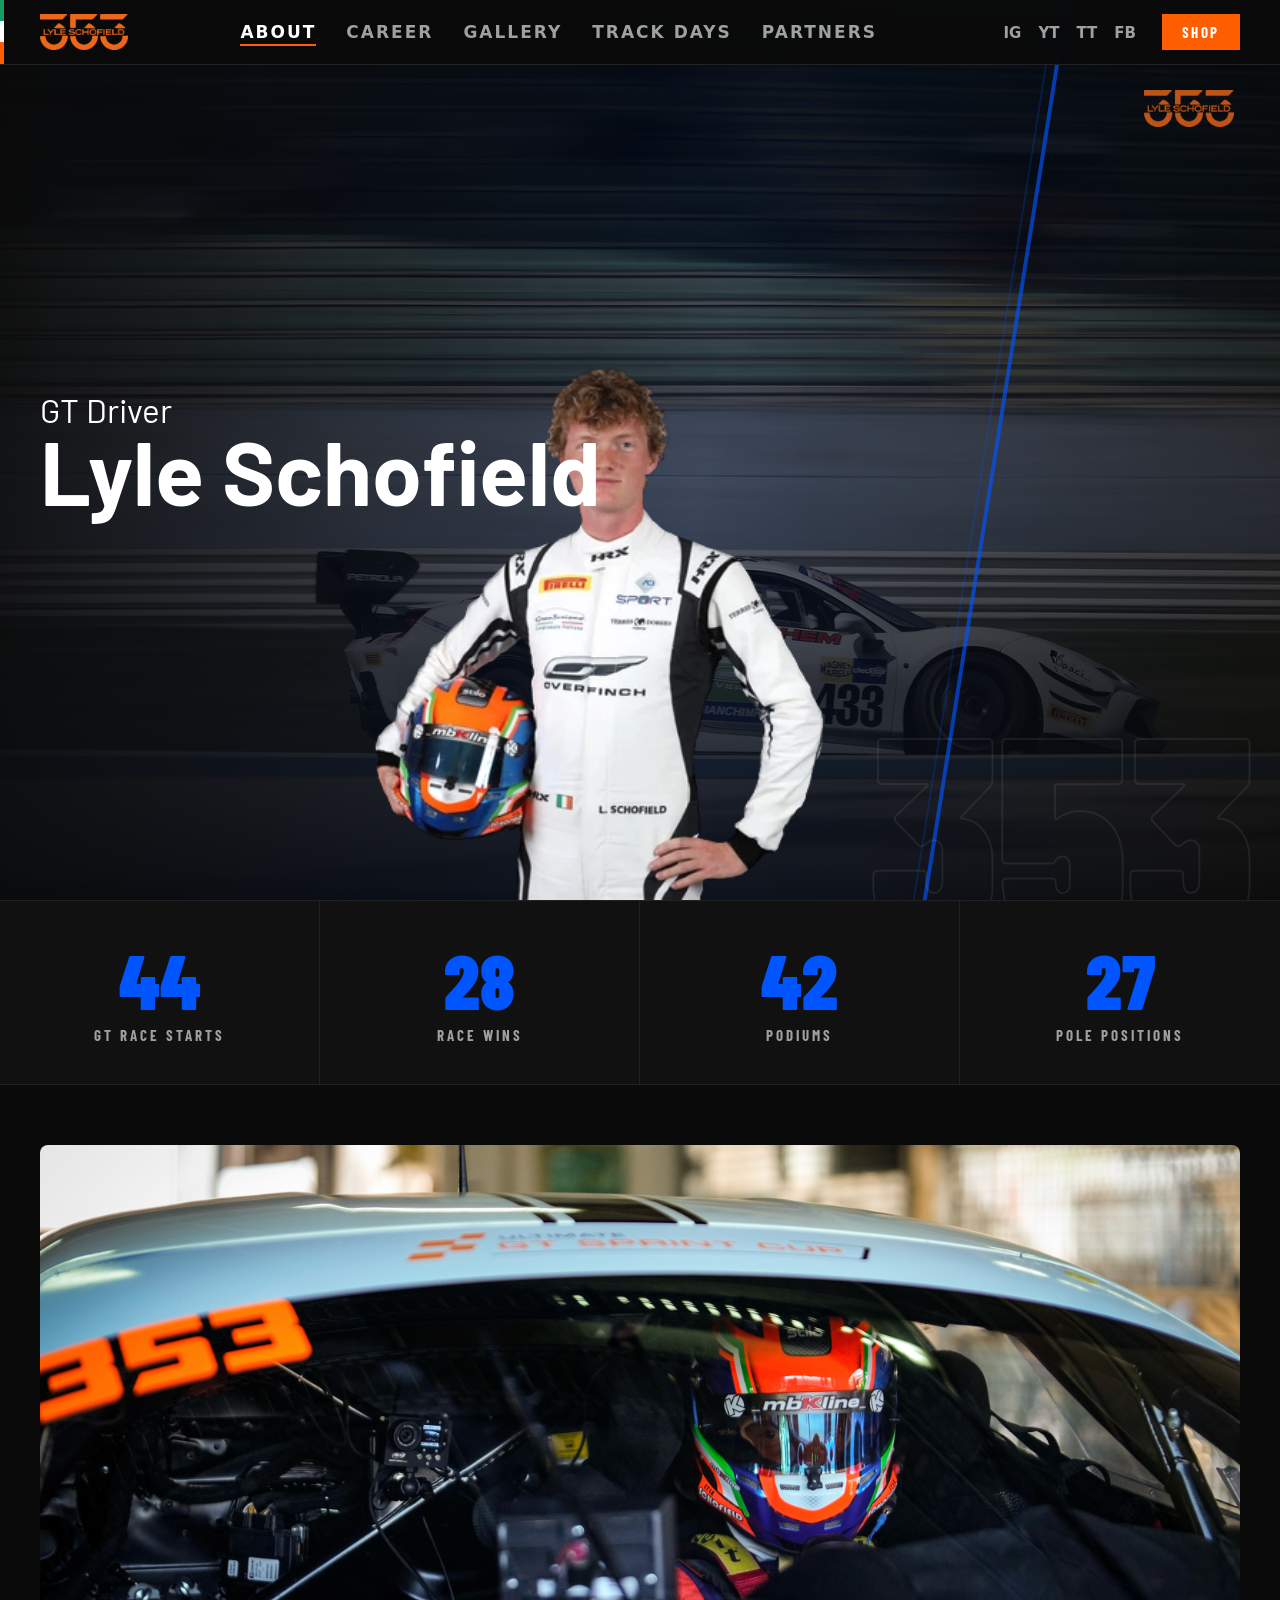
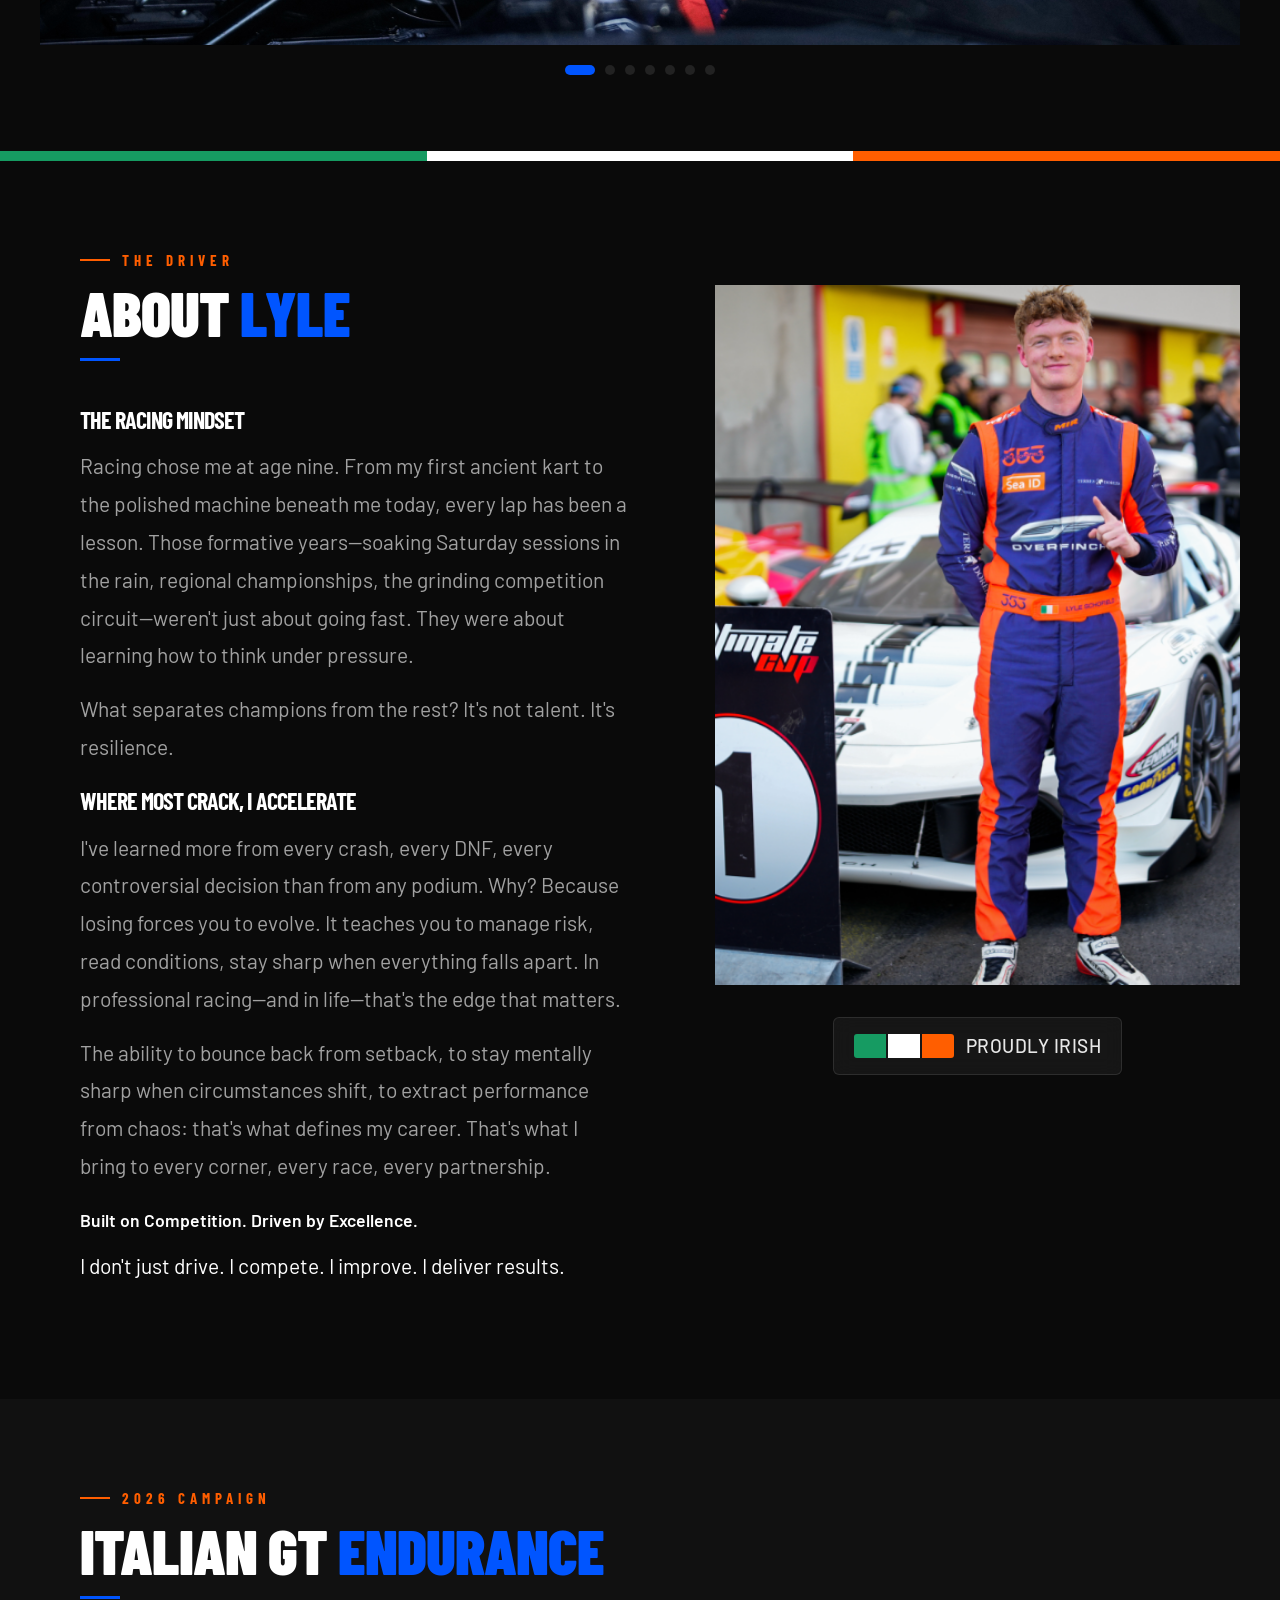
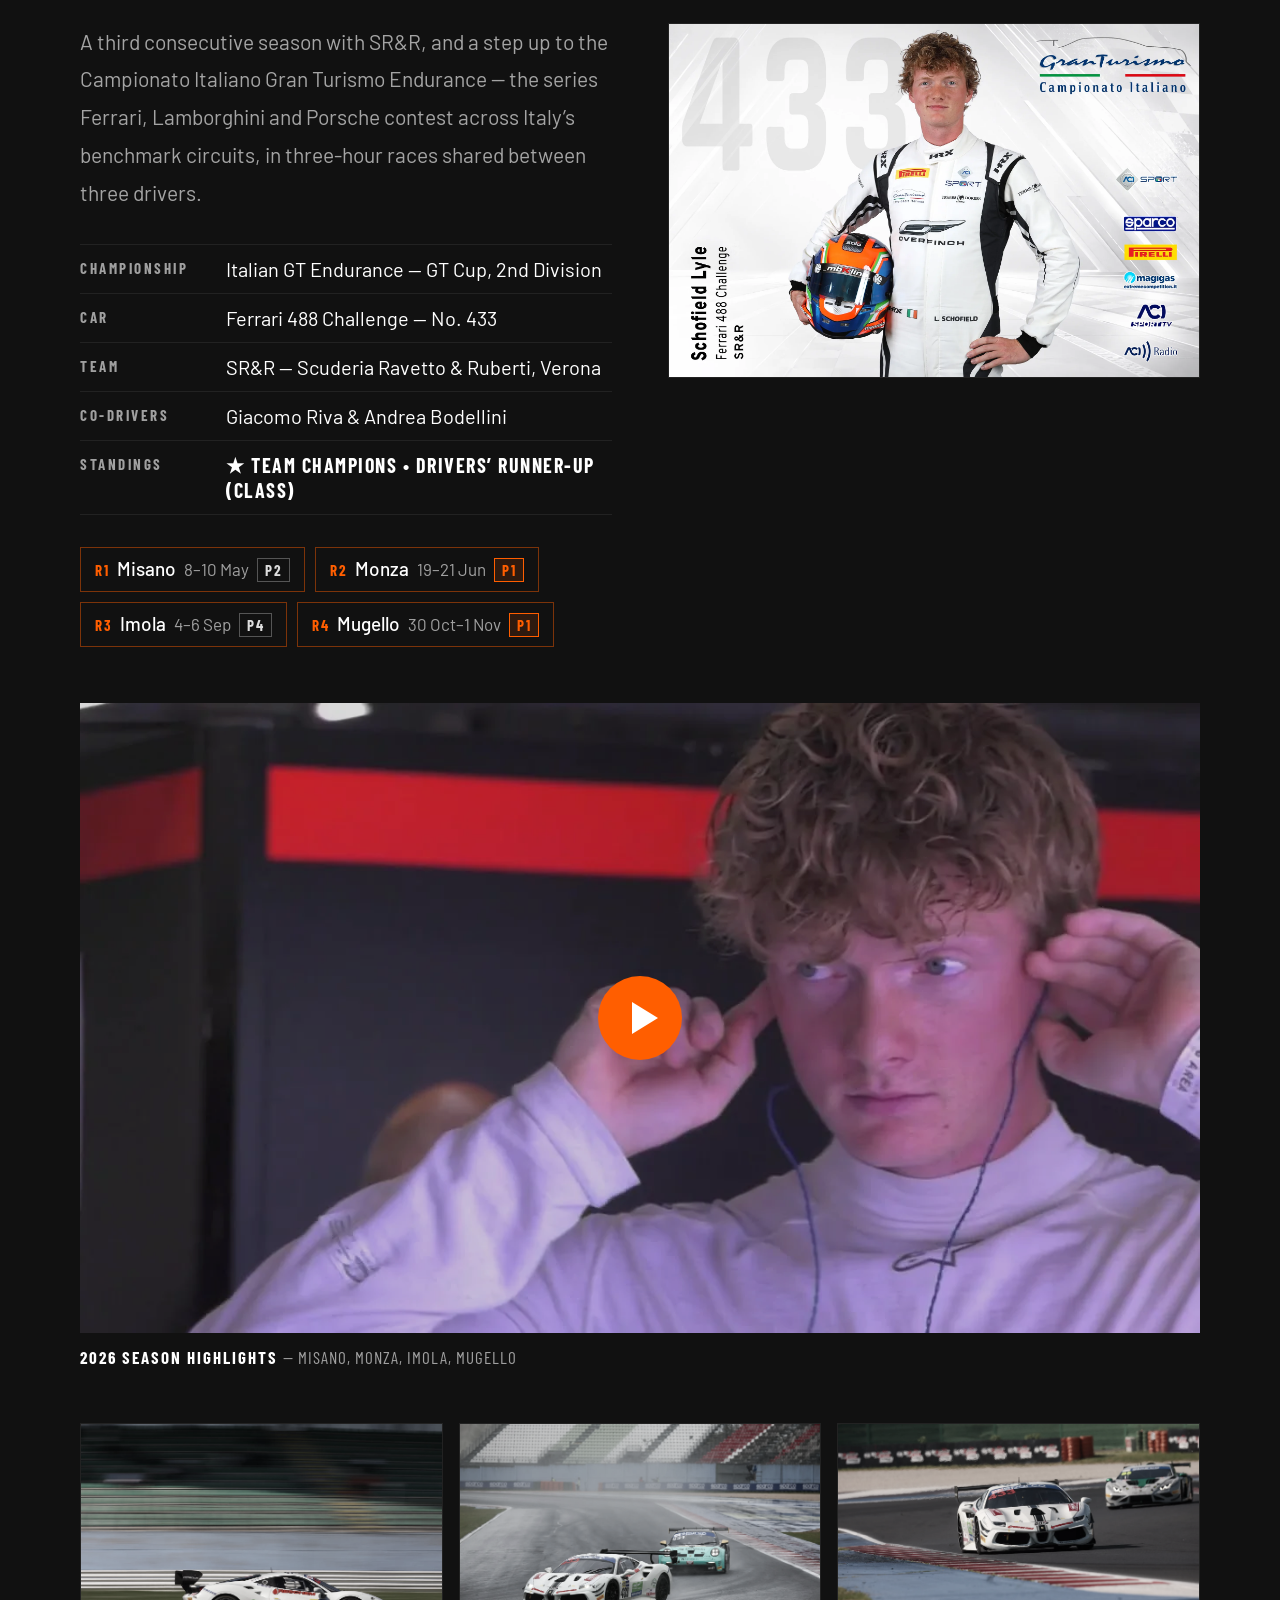
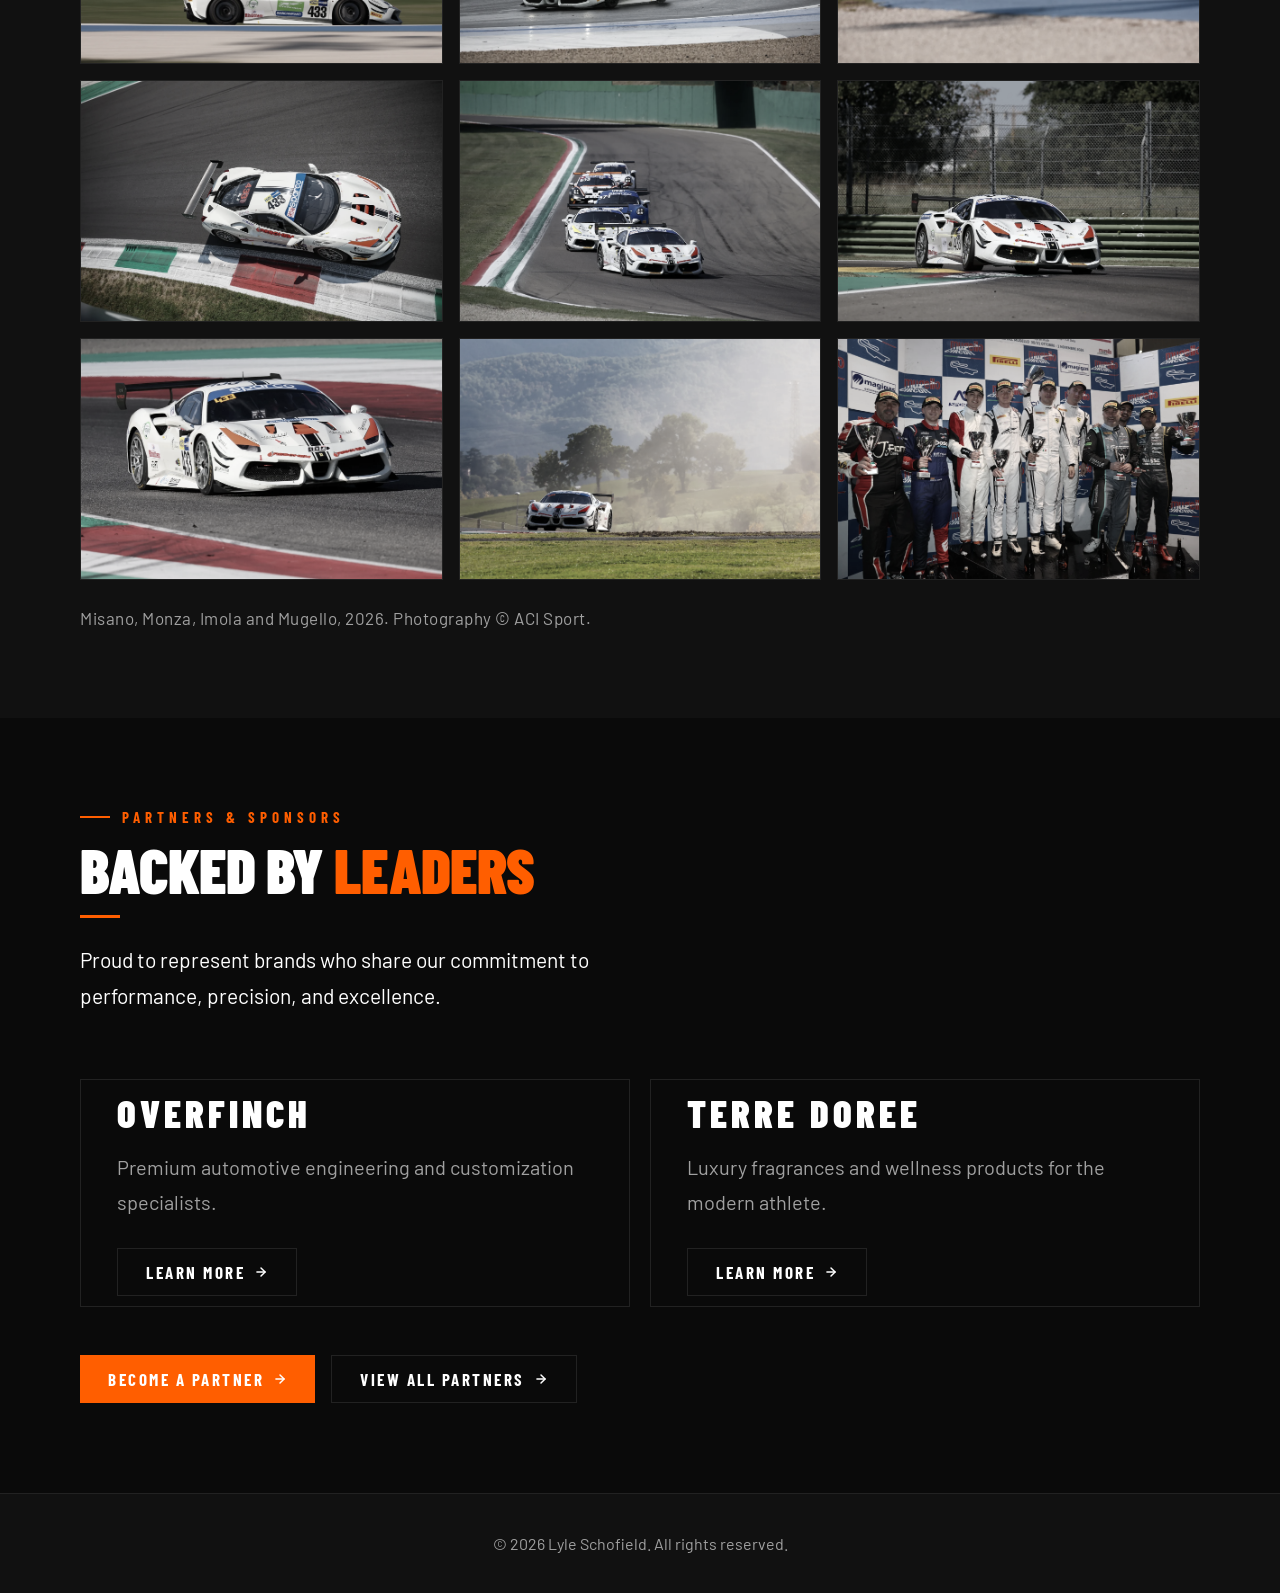
==== commit 3309eada: "Add 2026 season highlight video to the Italian GT section Poster with an orange play button; the You" ====
--- a/index.html
+++ b/index.html
@@ -209,6 +209,16 @@
       </figure>
     </div>
 
+    <figure class="igt-video">
+      <button class="igt-video-frame" type="button" data-yt="gy6MFxm7Wto"
+              aria-label="Play the 2026 season highlights video">
+        <img src="Assets/images/italian-gt/season-highlight-poster.webp"
+             alt="Lyle Schofield putting in his earpieces before a stint" loading="lazy" width="1280" height="720"/>
+        <span class="igt-play" aria-hidden="true"></span>
+      </button>
+      <figcaption>2026 season highlights <span>&mdash; Misano, Monza, Imola, Mugello</span></figcaption>
+    </figure>
+
     <div class="igt-grid">
       <figure class="igt-shot">
         <img src="Assets/images/italian-gt/misano-panning.webp" alt="The No. 433 Ferrari 488 Challenge at speed at Misano" loading="lazy" width="1600" height="1067"/>
--- a/CSS/homepage.css
+++ b/CSS/homepage.css
@@ -365,6 +365,51 @@
 /* Official driver card */
 .igt-card { border: 1px solid var(--bdr); overflow: hidden; }
 .igt-card img { width: 100%; height: auto; display: block; }
+
+/* Season highlight video: poster + play button, YouTube player loads on click */
+.igt-video { margin: 0 0 56px; }
+.igt-video-frame {
+  position: relative;
+  display: block;
+  width: 100%;
+  aspect-ratio: 16 / 9;
+  padding: 0;
+  border: 0;
+  background: #000;
+  overflow: hidden;
+  cursor: pointer;
+}
+.igt-video-frame img {
+  width: 100%; height: 100%; object-fit: cover; display: block;
+  transition: transform .8s cubic-bezier(.16,1,.3,1), filter .5s ease;
+  filter: brightness(.85);
+}
+.igt-video-frame:hover img { transform: scale(1.03); filter: brightness(1); }
+.igt-play {
+  position: absolute; left: 50%; top: 50%;
+  width: 84px; height: 84px; margin: -42px 0 0 -42px;
+  border-radius: 50%;
+  background: var(--orange);
+  transition: transform .3s ease;
+}
+.igt-play::after {
+  content: ""; position: absolute; left: 34px; top: 26px;
+  border-style: solid; border-width: 16px 0 16px 26px;
+  border-color: transparent transparent transparent #fff;
+}
+.igt-video-frame:hover .igt-play { transform: scale(1.08); }
+.igt-video-frame:focus-visible { outline: 2px solid var(--orange); outline-offset: 4px; }
+.igt-video-frame iframe { position: absolute; inset: 0; width: 100%; height: 100%; border: 0; }
+.igt-video figcaption {
+  margin-top: 14px;
+  font-family: var(--fh);
+  font-size: 17px;
+  font-weight: 700;
+  letter-spacing: 2px;
+  text-transform: uppercase;
+  color: #fff;
+}
+.igt-video figcaption span { color: var(--grey); font-weight: 400; letter-spacing: 1px; }
 
 /* Photo grid */
 .igt-grid {
